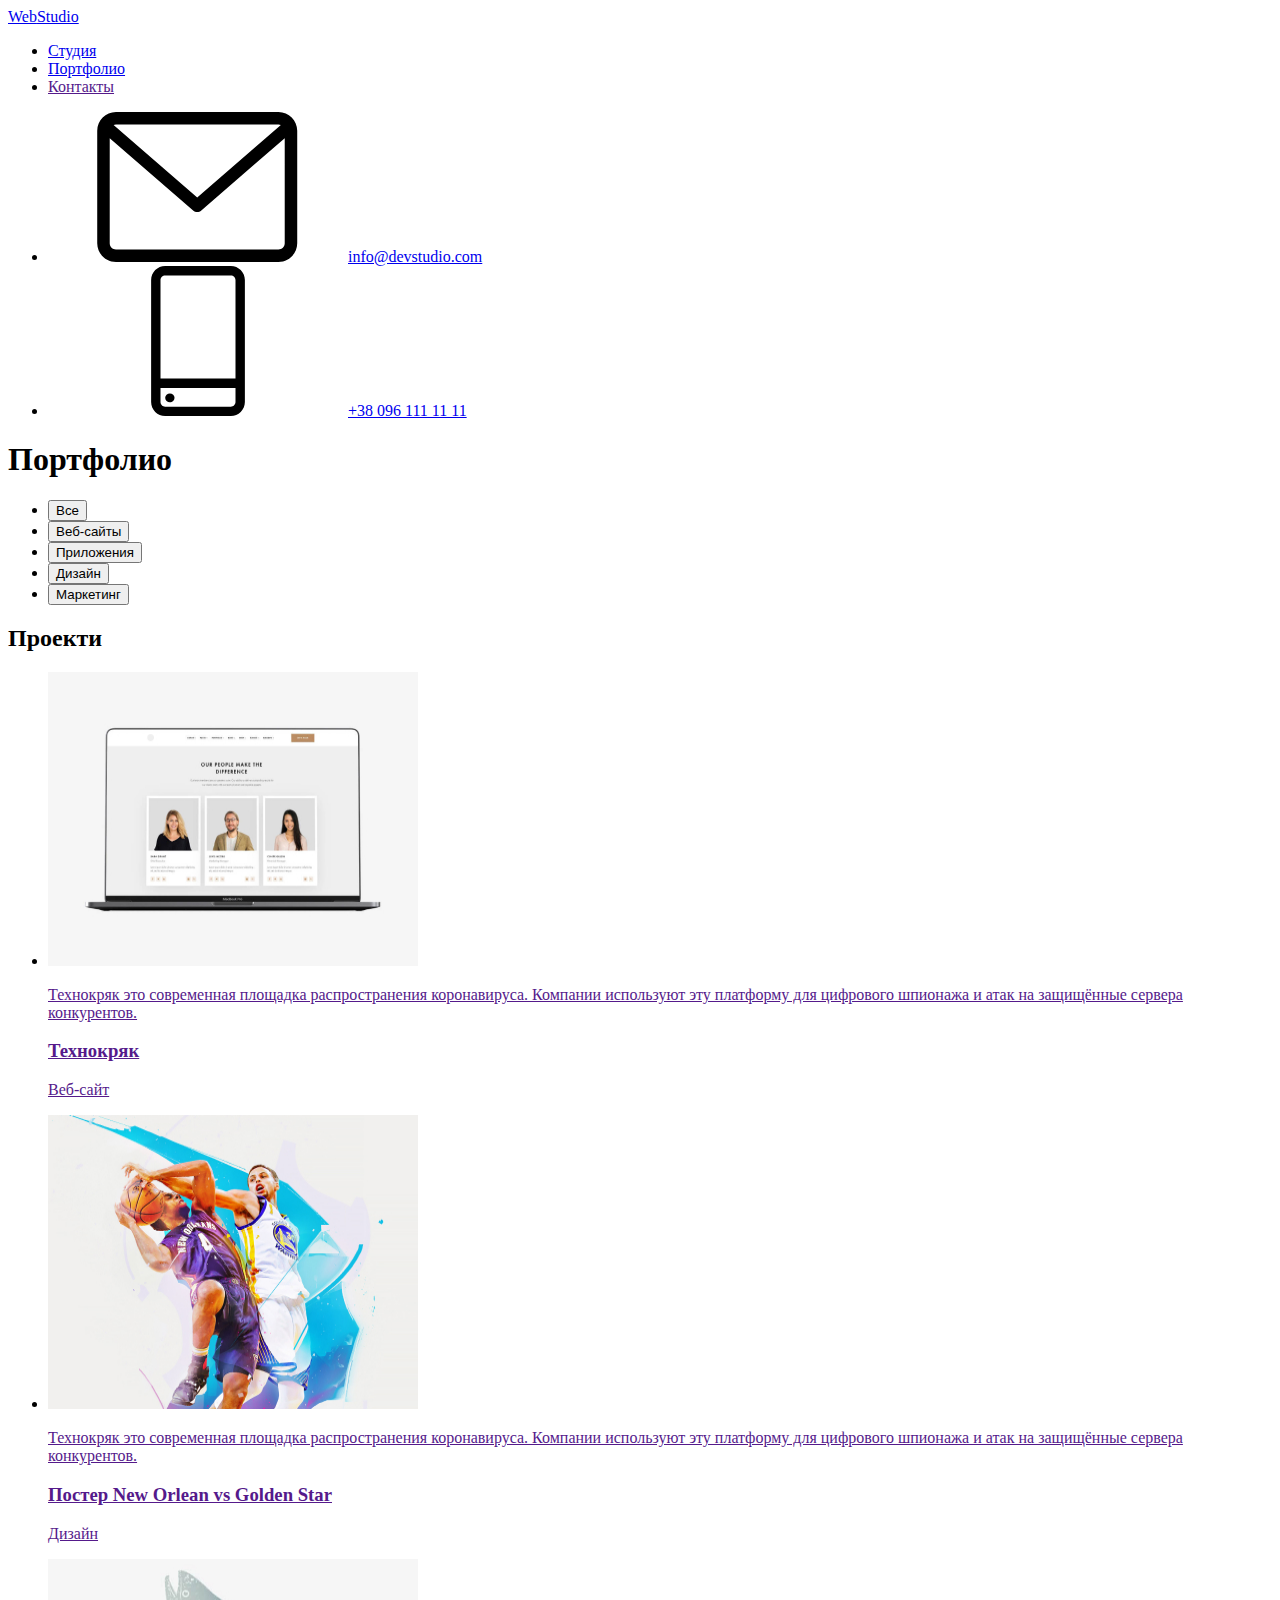
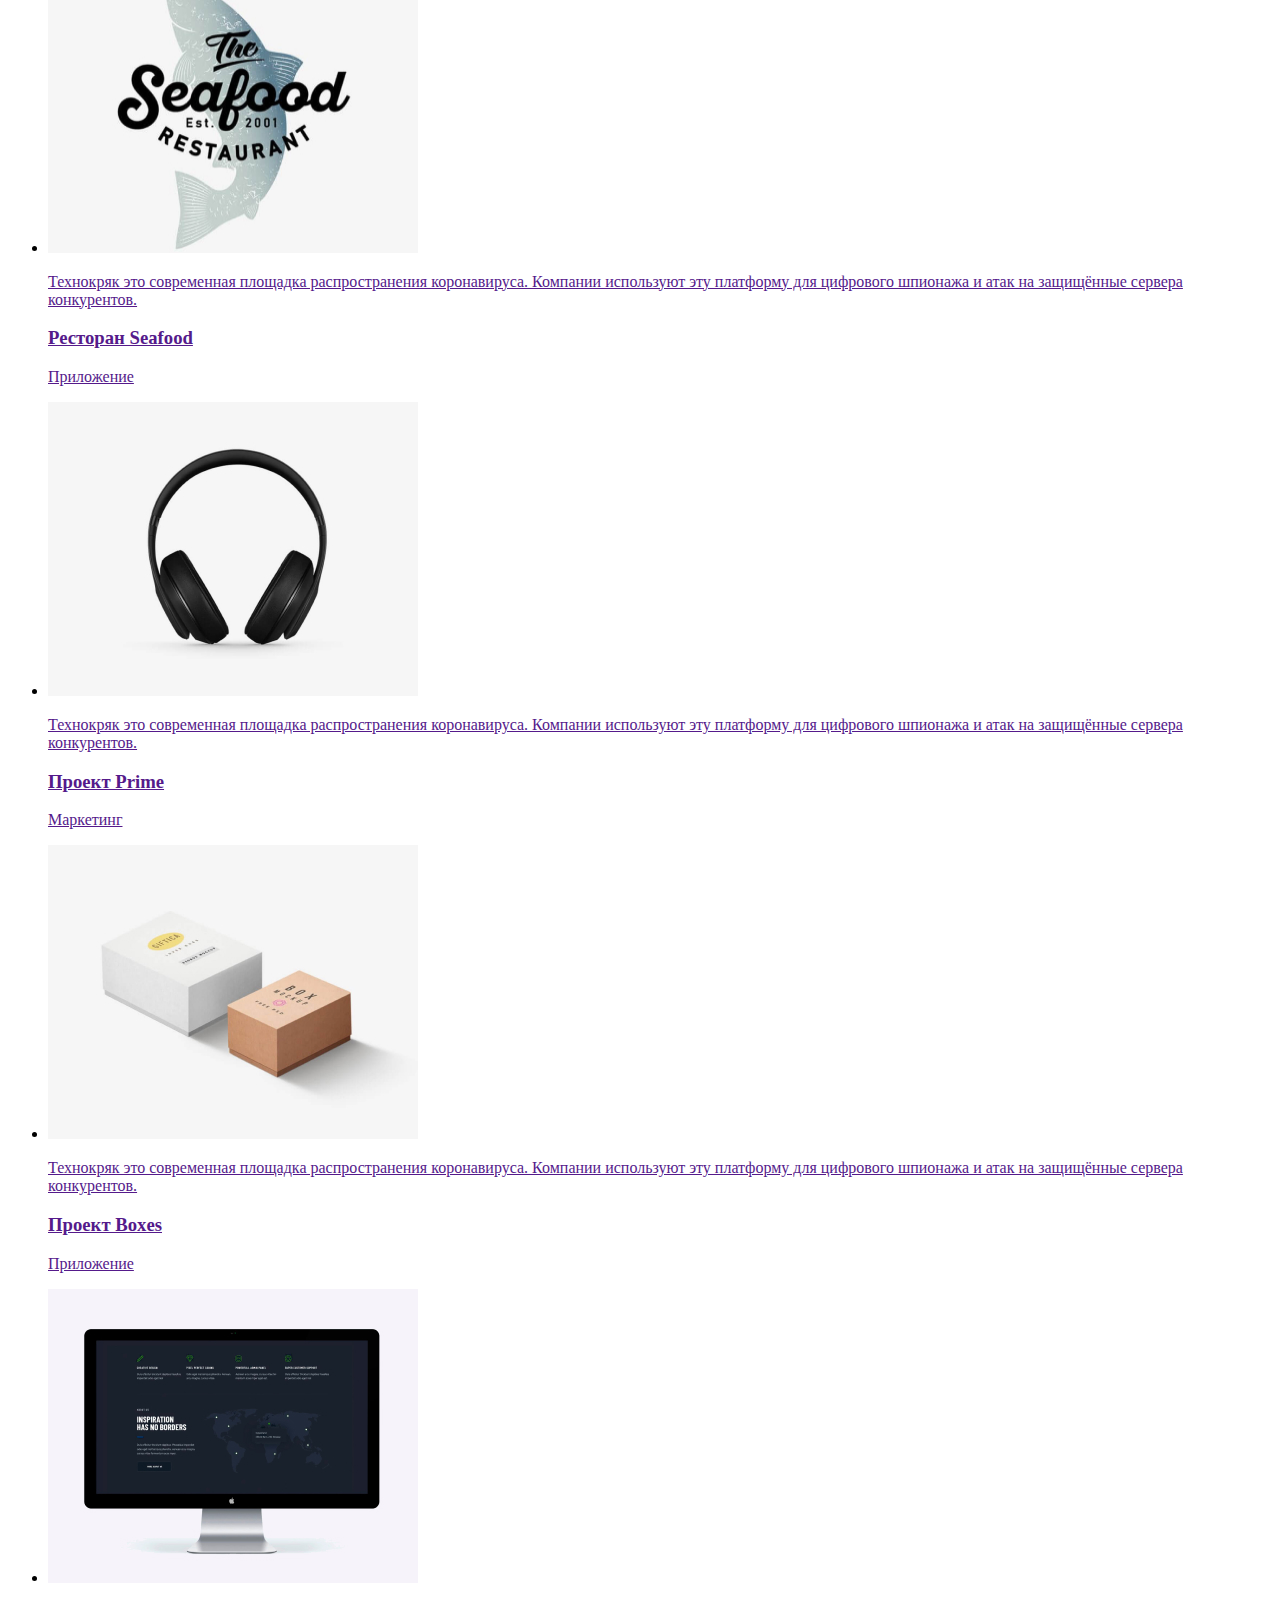
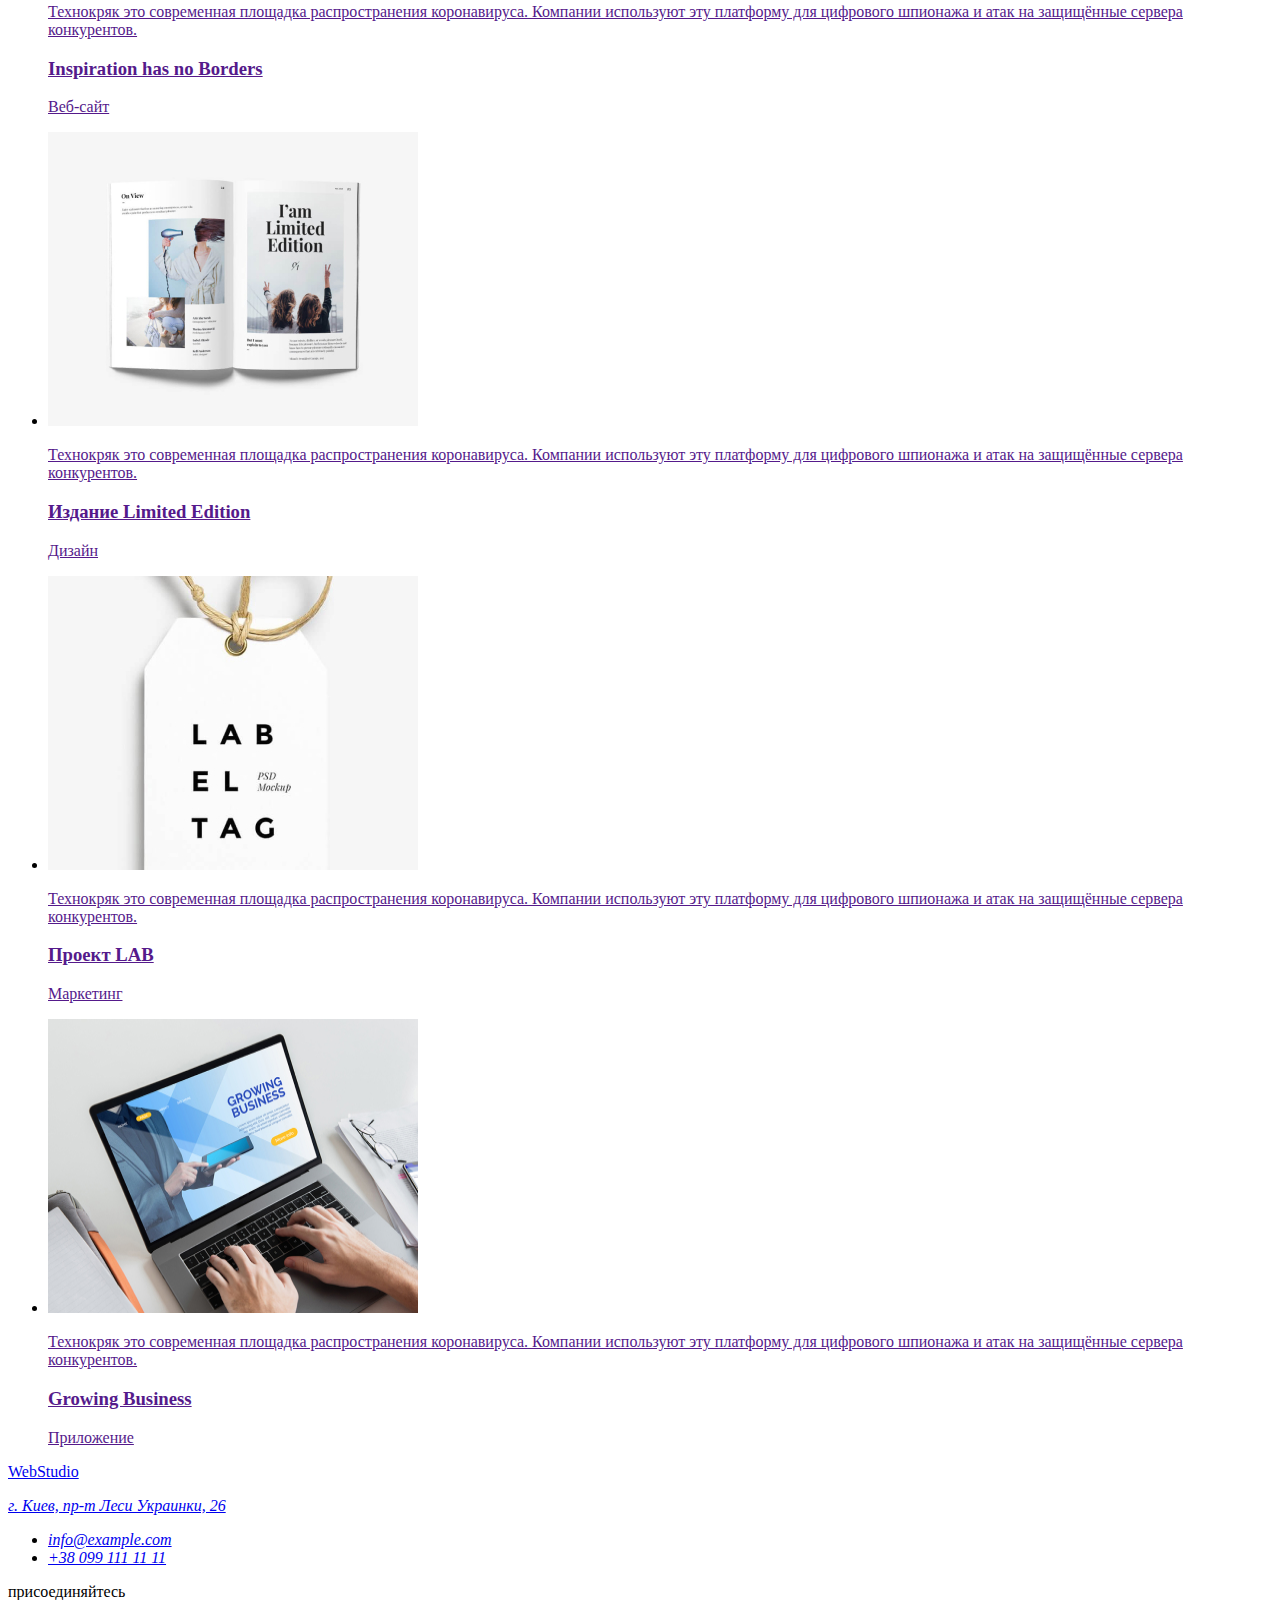
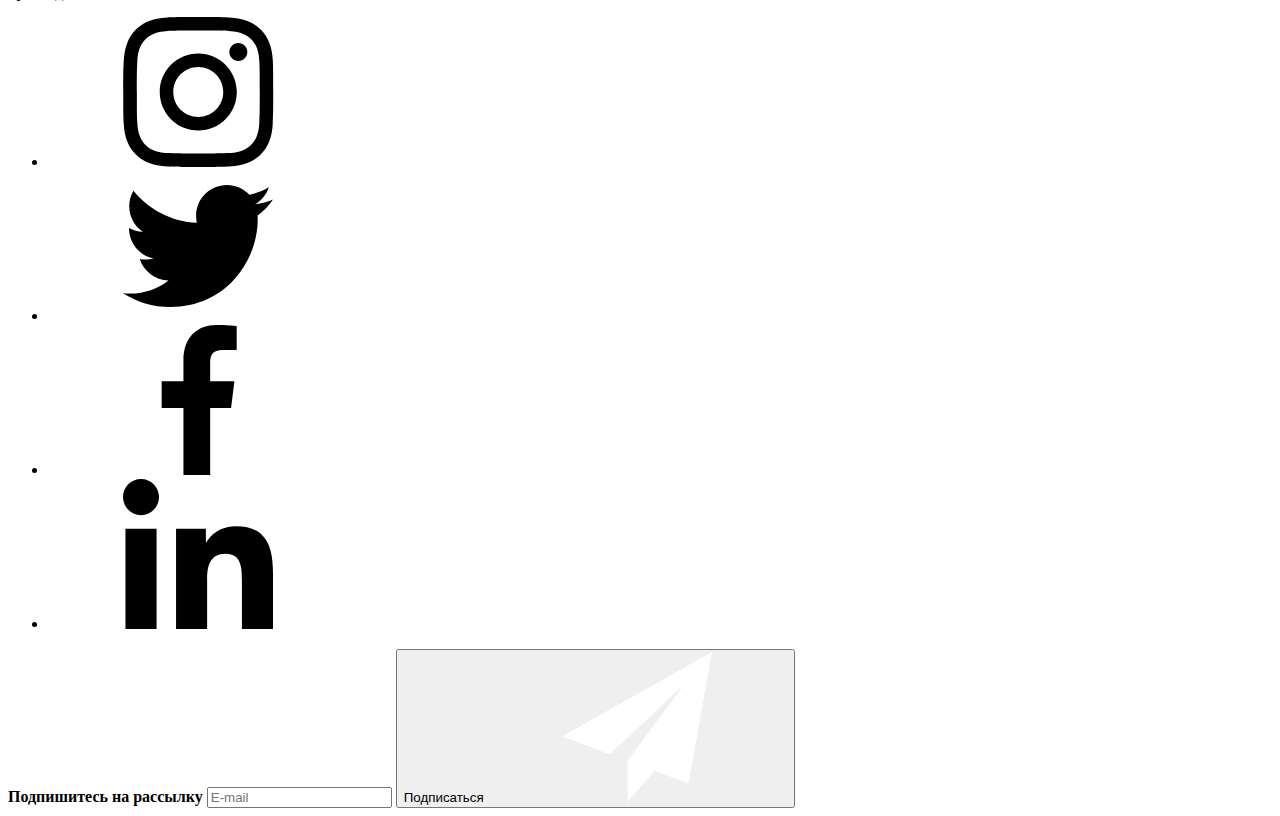
==== portfolio.html @ c1873435 "Create portfolio.html" ====
<!DOCTYPE html>
<html lang="ru">
<head>
    <meta charset="UTF-8">
    <meta http-equiv="X-UA-Compatible" content="IE=edge">
    <meta name="viewport" content="width=device-width, initial-scale=1.0">
    <title>Портфолио</title>
    <link rel="preconnect" href="https://fonts.gstatic.com">
    <link href="https://fonts.googleapis.com/css2?family=Raleway:wght@700&family=Roboto:wght@400;500;700;900&display=swap"
        rel="stylesheet">
    <link rel="stylesheet" href="https://cdnjs.cloudflare.com/ajax/libs/modern-normalize/1.0.0/modern-normalize.min.css"
        integrity="sha512-ISS7cAi1PEhQ8jnbJpJZMd29NlhNj4AWYyLOSp2CE/CsHxTCu+r+t0D2yoJudVrd0/8fTVPUVDzY5Tvli75u/g=="
        crossorigin="anonymous" />
    <link rel="stylesheet" href="./css/main.min.css">
</head>
<body>
    <!--Заголовок-->
    <!--Верхняя линия-->
    <header class="header">
        <div class="container header__container">
            <nav class="navigation">
                <a class="logo link" href="./index.html">
                    <span class="logo__first">Web</span>Studio
                </a>
    
                <ul class="menu list">
                    <li class="menu__item">
                        <a class="menu__link" href="index.html">Студия</a>
                    </li>
                    <li class="menu__item">
                        <a class="menu__link current" href="portfolio.html">Портфолио</a>
                    </li>
                    <li class="menu__item">
                        <a class="menu__link" href="">Контакты</a>
                    </li>
                </ul>
            </nav>
    
    
            <ul class="contact contact__list list">
                <li class="contact__item">
                    <a class="contact__link link" href="mailto:info@devstudio.com">
                        <svg class="contact__mail">
                            <use href="./images/sprite.svg#icon-envelope"></use>
                        </svg>info@devstudio.com</a>
                </li>
                <li class="contact__item">
                    <a class="contact__link link" href="tel:+380961111111">
                        <svg class="contact__tel">
                            <use href="./images/sprite.svg#icon-smartphone"></use>
                        </svg>+38 096 111 11 11</a>
                </li>
            </ul>
        </div>
    </header>

    <!-- Навигация Портфолио-->
    <main>
        
        <section class="filter">
            <div class="container">
            <!--скрыть заголовок-->
            <h1 class="visually-hidden">Портфолио</h1>
            <ul class="filter__list list">
                <li class="filter__item">
                    <button class="filter__btn" type="button">Все</button>
                </li>
                <li class="filter__item">
                    <button class="filter__btn" type="button">Веб-сайты</button>
                </li>
                <li class="filter__item">
                    <button class="filter__btn" type="button">Приложения</button>
                </li>
                <li class="filter__item">
                    <button class="filter__btn" type="button">Дизайн</button>
                </li>
                <li class="filter__item">
                    <button class="filter__btn" type="button">Маркетинг</button>
                </li>
             </ul>
            <h2 class="visually-hidden">Проекти</h2>
            <ul class="project__list list">
                <li class="project__item">
                    <a  href="" class="project__link link">
                        <div class="project__wrapper">
                            <img src="./images/portfolio/project1.jpg" alt="Фото людей, которые делают разное в компании" width="370" height="294">
                            <p class="overlay">Технокряк это современная площадка распространения коронавируса. Компании используют эту платформу для цифрового
                    шпионажа и атак на защищённые сервера конкурентов.</p>
                        </div>
                        <div class="project__card">
                            <h3 class="project__name">Технокряк</h3>
                            <p class="project__description">Веб-сайт</p>
                    </div>
                    </a>
                </li>
                <li class="project__item">
                    <a href=""class="project__link link">
                        <div class="project__wrapper">
                            <img src="./images/portfolio/project2.jpg" alt="Баскетболист одной команды пытается забрать мяч у другого" width="370" height="294">
                            <p class="overlay">Технокряк это современная площадка распространения коронавируса. Компании используют эту платформу для цифрового
                            шпионажа и атак на защищённые сервера конкурентов.</p>
                        </div>
                    <div class="project__card">
                    <h3 class="project__name">Постер New Orlean vs Golden Star</h3>
                    <p class="project__description">Дизайн</p>
                    </div>
                    </a>
                </li>
                <li class="project__item">
                    <a href="" class="project__link link">
<div class="project__wrapper">
                    <img src="./images/portfolio/project3.jpg" alt="Логотип ресторана риба" width="370" height="294">
                    <p class="overlay">Технокряк это современная площадка распространения коронавируса. Компании используют эту платформу
                        для цифрового
                        шпионажа и атак на защищённые сервера конкурентов.</p>
                    </div>

                    <div class="project__card">
                    <h3 class="project__name">Ресторан Seafood</h3>
                    <p class="project__description">Приложение</p>
                    </div>
                    </a>
                </li>
                <li class="project__item">
                    <a href="" class="project__link link">
<div class="project__wrapper">
                    <img src="./images/portfolio/project4.jpg" alt="Наушники" width="370" height="294">
                <p class="overlay">Технокряк это современная площадка распространения коронавируса. Компании используют эту платформу
                    для цифрового
                    шпионажа и атак на защищённые сервера конкурентов.</p>
                </div>
                   
                    <div class="project__card">
                    <h3 class="project__name">Проект Prime</h3>
                    <p class="project__description">Маркетинг</p>
                    </div>
                    </a>
                </li>
                <li class="project__item">
                    <a href="" class="project__link link">
<div class="project__wrapper">
                    <img src="./images/portfolio/project5.jpg" alt="Две коробки" width="370" height="294">
                    <p class="overlay">Технокряк это современная площадка распространения коронавируса. Компании используют эту платформу
                        для цифрового
                        шпионажа и атак на защищённые сервера конкурентов.</p>
                    </div>
                    <div class="project__card">
                    <h3 class="project__name">Проект Boxes</h3>
                    <p class="project__description">Приложение</p>
                    </div>
                    </a>
                </li>
                <li class="project__item">
                    <a href="" class="project__link link">
                    <div class="project__wrapper">
                        <img src="./images/portfolio/project6.jpg" alt="Монитор компьютера" width="370" height="294">
                    <p class="overlay">Технокряк это современная площадка распространения коронавируса. Компании используют эту платформу
                        для цифрового
                        шпионажа и атак на защищённые сервера конкурентов.</p>
                    </div>
                        <div class="project__card">
                    <h3 class="project__name">Inspiration has no Borders</h3>
                    <p class="project__description">Веб-сайт</p>
                    </div>
                    </a>
                </li>
                <li class="project__item">
                    <a href="" class="project__link link">
                    <div class="project__wrapper">
                     <img src="./images/portfolio/project7.jpg" alt="Открытый журнал" width="370" height="294">
                    <p class="overlay">Технокряк это современная площадка распространения коронавируса. Компании используют эту платформу
                        для цифрового
                        шпионажа и атак на защищённые сервера конкурентов.</p>
                    </div>
                     <div class="project__card">
                    <h3 class="project__name">Издание Limited Edition</h3>
                    <p class="project__description">Дизайн</p>
                    </div>
                    </a>
                </li>
                <li class="project__item">
                    <a href="" class="project__link link">
                    <div class="project__wrapper">
                        <img src="./images/portfolio/project8.jpg" alt="Этикетка одежди" width="370" height="294">
                    <p class="overlay">Технокряк это современная площадка распространения коронавируса. Компании используют эту платформу
                        для цифрового
                        шпионажа и атак на защищённые сервера конкурентов.</p>
                    </div>
                        <div class="project__card">
                        <h3 class="project__name">Проект LAB</h3>
                    <p class="project__description">Маркетинг</p>
                    </div>
                    </a>
                </li>
                <li class="project__item">
                    <a href="" class="project__link link">
                    <div class="project__wrapper">
                        <img src="./images/portfolio/project9.jpg" alt="Мужчина работает на ноутбуке" width="370" height="294">
                    <p class="overlay">Технокряк это современная площадка распространения коронавируса. Компании используют эту платформу
                        для цифрового
                        шпионажа и атак на защищённые сервера конкурентов.</p>
                    </div>
                        <div class="project__card">
                    <h3 class="project__name">Growing Business</h3>
                    <p class="project__description">Приложение</p>
                    </div>
                    </a>
                </li>
            </ul>
            </div>
        </section>    
    </main>

<!--Подвал-->
<!--Подвал-->
<footer class="footer">
    <div class="footer__container container">
        <div class="footer__box">

            <a class="logo link" href="./index.html">
                <span class="logo__first">Web</span><span class="logo-secondary-link">Studio</span>
            </a>

            <address class="footer__address">
                <p class="footer__name">
                    <a class="footer__map" href="https://goo.gl/maps/mj9vzz49X9CkKf8P8" target="_blank"
                        rel="noopener noreferrer">г.
                        Киев, пр-т Леси Украинки, 26</a>
                </p>
                <ul class="list">
                    <li class="footer__item">
                        <a class="footer__mail link" href="mailto:info@example.com">info@example.com</a>
                    </li>
                    <li class="footer__item">
                        <a class="footer__tel link" href="tel:+380991111111">+38 099 111 11 11</a>
                    </li>
                </ul>
            </address>
        </div>
        <!--Присоединяйтесь-->
        <div class="join">
            <p class="join__text">присоединяйтесь</p>
            <ul class="join__list list">
                <li class="join__item">
                    <a href="" class="join__link">
                        <svg class="join__icon">
                            <use href="./images/sprite.svg#icon-instagram"></use>
                        </svg>
                    </a>
                </li>
                <li class="join__item">
                    <a href="" class="join__link">
                        <svg class="join__icon">
                            <use href="./images/sprite.svg#icon-twitter"></use>
                        </svg>
                    </a>
                </li>
                <li class="join__item">
                    <a href="" class="join__link">
                        <svg class="join__icon">
                            <use href="./images/sprite.svg#icon-facebook"></use>
                        </svg>
                    </a>
                </li>
                <li class="join__item">
                    <a href="" class="join__link">
                        <svg class="join__icon">
                            <use href="./images/sprite.svg#icon-linkedin"></use>
                        </svg>
                    </a>
                </li>
            </ul>
        
        </div>
        <!--Подписаться-->
        <form action="#" class="sign-up__form">
            <b class="sign-up__text">Подпишитесь на рассылку</b>
            <label>
                <input type="email" name="sign-up-email" class="sign-up__input" placeholder="E-mail" required>
            </label>
            <button type="submit" class="sign-up__btn">Подписаться
                <svg class="sign-up__icon">
                    <use href="./images/sprite.svg#icon-send"></use>
                </svg></button>
        </form>
        </div>
        

</footer>

</body>
</html>
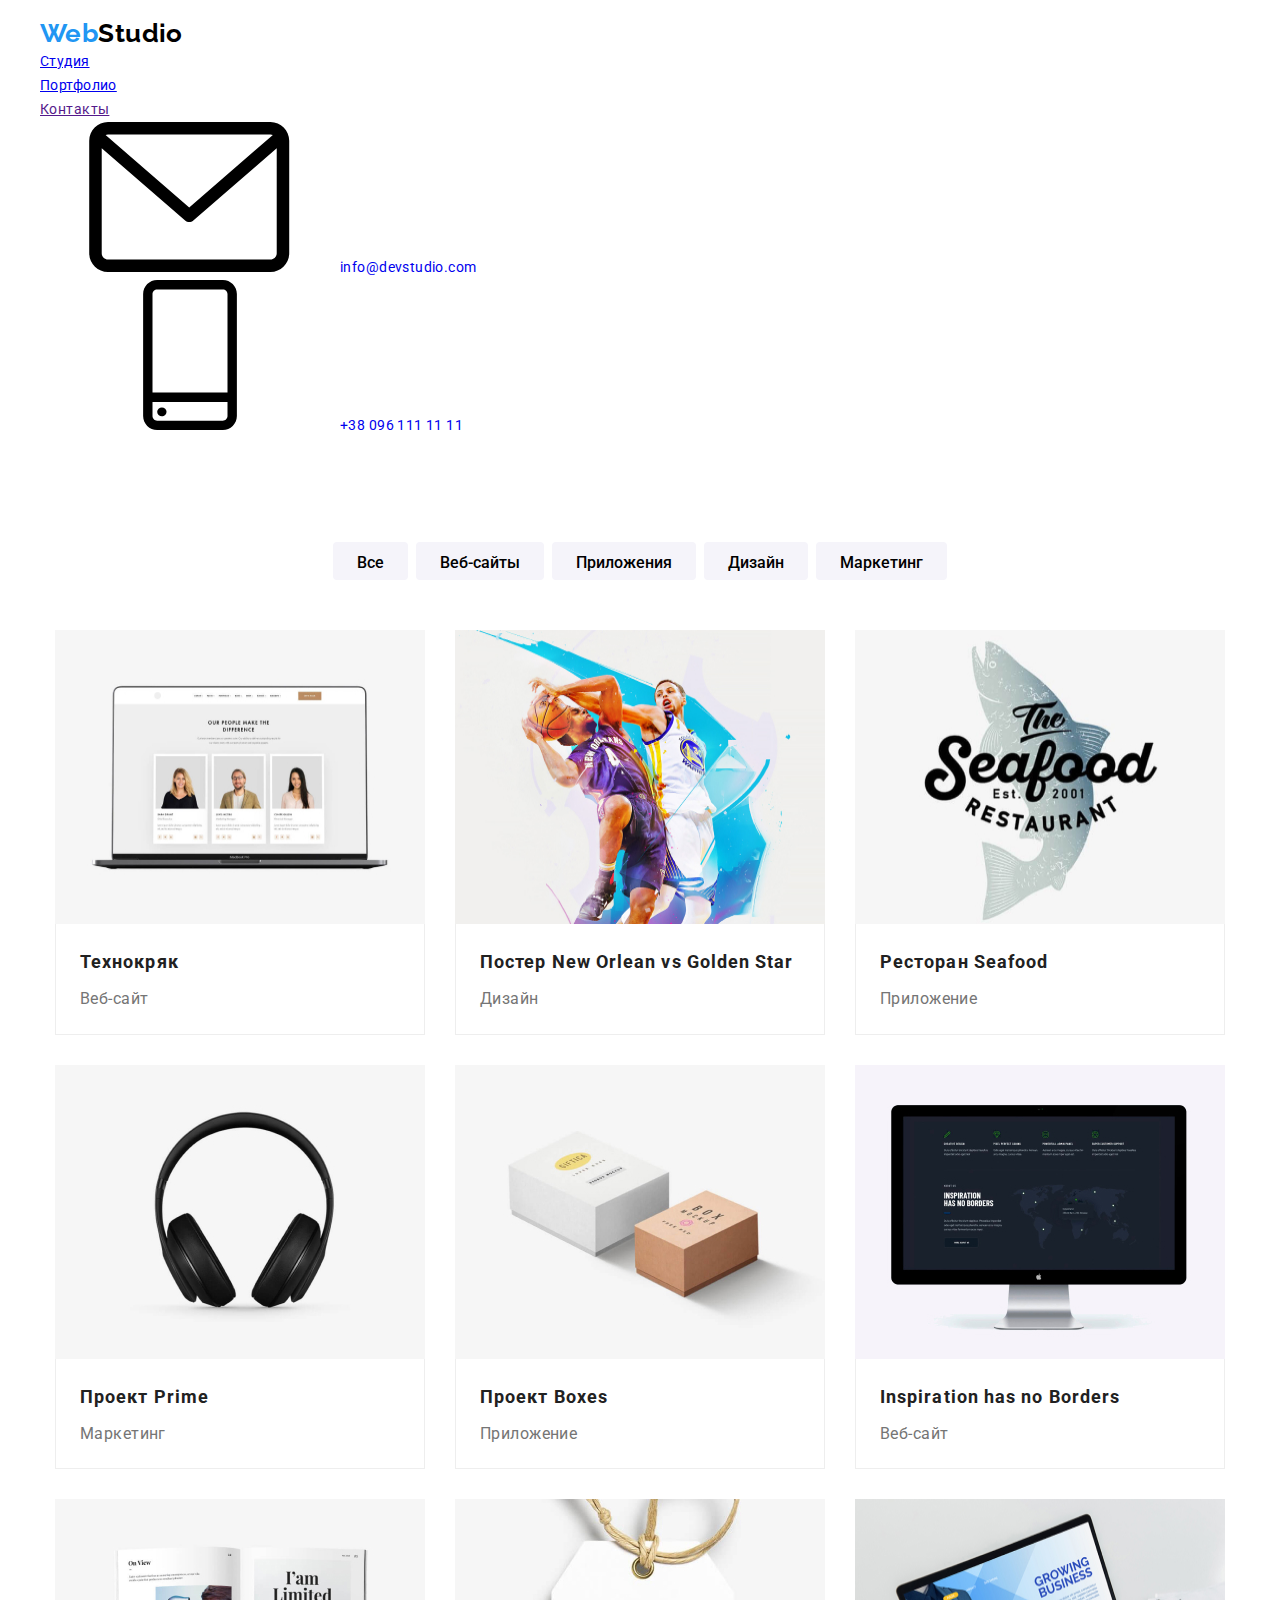
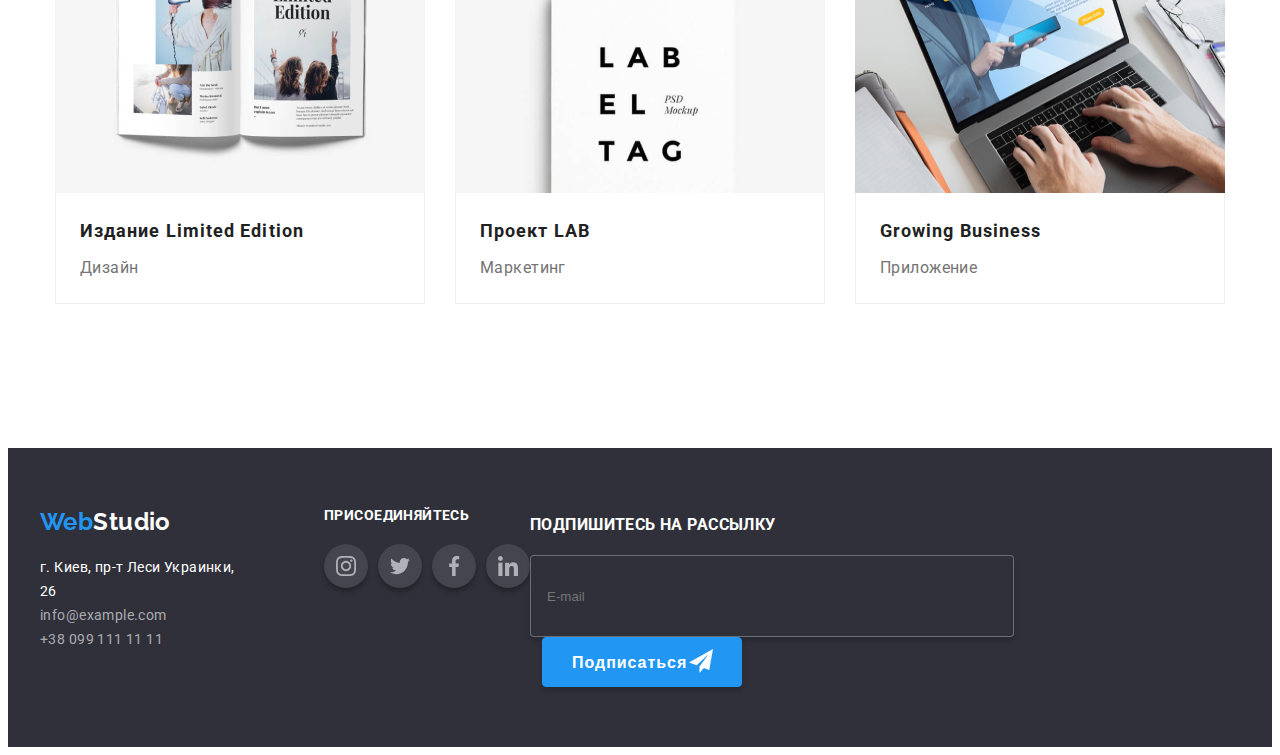
==== commit d733e974: "Update portfolio.html" ====
--- a/portfolio.html
+++ b/portfolio.html
@@ -16,43 +16,91 @@
 <body>
     <!--Заголовок-->
     <!--Верхняя линия-->
-    <header class="header">
-        <div class="container header__container">
-            <nav class="navigation">
-                <a class="logo link" href="./index.html">
-                    <span class="logo__first">Web</span>Studio
-                </a>
-    
-                <ul class="menu list">
-                    <li class="menu__item">
-                        <a class="menu__link" href="index.html">Студия</a>
-                    </li>
-                    <li class="menu__item">
-                        <a class="menu__link current" href="portfolio.html">Портфолио</a>
-                    </li>
-                    <li class="menu__item">
-                        <a class="menu__link" href="">Контакты</a>
-                    </li>
-                </ul>
-            </nav>
-    
-    
-            <ul class="contact contact__list list">
-                <li class="contact__item">
-                    <a class="contact__link link" href="mailto:info@devstudio.com">
-                        <svg class="contact__mail">
-                            <use href="./images/sprite.svg#icon-envelope"></use>
-                        </svg>info@devstudio.com</a>
-                </li>
-                <li class="contact__item">
-                    <a class="contact__link link" href="tel:+380961111111">
-                        <svg class="contact__tel">
-                            <use href="./images/sprite.svg#icon-smartphone"></use>
-                        </svg>+38 096 111 11 11</a>
+<header class="header">
+    <div class="container header__container">
+        <nav class="navigation">
+            <a class="logo link" href="./index.html">
+                <span class="logo__first">Web</span>Studio
+            </a>
+
+            <ul class="menu list">
+                <li class="menu__item">
+                    <a class="menu__link current" href="index.html">Студия</a>
+                </li>
+                <li class="menu__item">
+                    <a class="menu__link" href="portfolio.html">Портфолио</a>
+                </li>
+                <li class="menu__item">
+                    <a class="menu__link" href="">Контакты</a>
+                </li>
+            </ul>
+        </nav>
+        <button type="button" class="header__mobile-menu-btn" data-menu-button>
+            <svg class="header__mobile-menu-icon">
+                <use href="./images/sprite.svg#icon-burger"></use>
+            </svg>
+        </button>
+
+
+        <ul class="contact contact__list list">
+            <li class="contact__item">
+                <a class="contact-link link" href="mailto:info@devstudio.com">
+                    <svg class="contact__mail">
+                        <use href="./images/sprite.svg#icon-envelope"></use>
+                    </svg>info@devstudio.com</a>
+            </li>
+            <li class="contact__item">
+                <a class="contact-link link" href="tel:+380961111111">
+                    <svg class="contact__tel">
+                        <use href="./images/sprite.svg#icon-smartphone"></use>
+                    </svg>+38 096 111 11 11</a>
+            </li>
+        </ul>
+    </div>
+    <div class="mobile-menu" data-menu>
+        <div class="container mobile-menu__container">
+            <button type="button" class="mobile-menu__close-btn" data-menu-close>
+                <svg class="mobile-menu__close-icon">
+                    <use href="./images/sprite.svg#icon-close"></use>
+                </svg>
+            </button>
+            <ul class="mobile-menu__nav list">
+                <li class="mobile-menu__item">
+                    <a class="mobile-menu__link link current" href="index.html">Студия</a>
+                </li>
+                <li class="mobile-menu__item">
+                    <a class="mobile-menu__link link" href="portfolio.html">Портфолио</a>
+                </li>
+                <li class="mobile-menu__item">
+                    <a class="mobile-menu__link link" href="">Контакты</a>
+                </li>
+            </ul>
+            <ul class="mobile-menu__contact list">
+                <li class="mobile-menu__item-contact">
+                    <a class="mobile-menu__link-tel link" href="tel:+380961111111">+38 096 111 11 11</a>
+                </li>
+                <li class="mobile-menu__item-contact">
+                    <a class="mobile-menu__link-mail link" href="mailto:info@devstudio.com">info@devstudio.com</a>
+                </li>
+            </ul>
+            <ul class="mobile-menu__social list">
+                <li class="mobile-menu__item-social">
+                    <a class="mobile-menu__link-social link" href>Instagram</a>
+                </li>
+                <li class="mobile-menu__item-social">
+                    <a class="mobile-menu__link-social link" href>Twitter</a>
+                </li>
+                <li class="mobile-menu__item-social">
+                    <a class="mobile-menu__link-social link" href>Facebook</a>
+                </li>
+                <li class="mobile-menu__item-social">
+                    <a class="mobile-menu__link-social link" href>LinkedIn</a>
                 </li>
             </ul>
         </div>
-    </header>
+    </div>
+
+</header>
 
     <!-- Навигация Портфолио-->
     <main>
@@ -213,80 +261,81 @@
 
 <!--Подвал-->
 <!--Подвал-->
+<!--Подвал-->
 <footer class="footer">
     <div class="footer__container container">
         <div class="footer__box">
-
-            <a class="logo link" href="./index.html">
-                <span class="logo__first">Web</span><span class="logo-secondary-link">Studio</span>
-            </a>
-
-            <address class="footer__address">
-                <p class="footer__name">
-                    <a class="footer__map" href="https://goo.gl/maps/mj9vzz49X9CkKf8P8" target="_blank"
-                        rel="noopener noreferrer">г.
-                        Киев, пр-т Леси Украинки, 26</a>
-                </p>
-                <ul class="list">
-                    <li class="footer__item">
-                        <a class="footer__mail link" href="mailto:info@example.com">info@example.com</a>
+            <div class="contacts">
+                <a class="contacts__logo logo link" href="./index.html">Web<span
+                        class="contacts__logo-footer logo-secondary-link">Studio</span>
+                </a>
+
+                <address class="address">
+                    <p class="address__name">
+                        <a class="address__map" href="https://goo.gl/maps/mj9vzz49X9CkKf8P8" target="_blank"
+                            rel="noopener noreferrer">г.
+                            Киев, пр-т Леси Украинки, 26</a>
+                    </p>
+                    <ul class="list">
+                        <li class="address__item">
+                            <a class="address__mail link" href="mailto:info@example.com">info@example.com</a>
+                        </li>
+                        <li class="address__item">
+                            <a class="address__tel link" href="tel:+380991111111">+38 099 111 11 11</a>
+                        </li>
+                    </ul>
+                </address>
+            </div>
+            <!--Присоединяйтесь-->
+            <div class="join">
+                <p class="join__text">присоединяйтесь</p>
+                <ul class="join__list list">
+                    <li class="join__item">
+                        <a href="" class="join__link">
+                            <svg class="join__icon">
+                                <use href="./images/sprite.svg#icon-instagram"></use>
+                            </svg>
+                        </a>
                     </li>
-                    <li class="footer__item">
-                        <a class="footer__tel link" href="tel:+380991111111">+38 099 111 11 11</a>
+                    <li class="join__item">
+                        <a href="" class="join__link">
+                            <svg class="join__icon">
+                                <use href="./images/sprite.svg#icon-twitter"></use>
+                            </svg>
+                        </a>
+                    </li>
+                    <li class="join__item">
+                        <a href="" class="join__link">
+                            <svg class="join__icon">
+                                <use href="./images/sprite.svg#icon-facebook"></use>
+                            </svg>
+                        </a>
+                    </li>
+                    <li class="join__item">
+                        <a href="" class="join__link">
+                            <svg class="join__icon">
+                                <use href="./images/sprite.svg#icon-linkedin"></use>
+                            </svg>
+                        </a>
                     </li>
                 </ul>
-            </address>
-        </div>
-        <!--Присоединяйтесь-->
-        <div class="join">
-            <p class="join__text">присоединяйтесь</p>
-            <ul class="join__list list">
-                <li class="join__item">
-                    <a href="" class="join__link">
-                        <svg class="join__icon">
-                            <use href="./images/sprite.svg#icon-instagram"></use>
-                        </svg>
-                    </a>
-                </li>
-                <li class="join__item">
-                    <a href="" class="join__link">
-                        <svg class="join__icon">
-                            <use href="./images/sprite.svg#icon-twitter"></use>
-                        </svg>
-                    </a>
-                </li>
-                <li class="join__item">
-                    <a href="" class="join__link">
-                        <svg class="join__icon">
-                            <use href="./images/sprite.svg#icon-facebook"></use>
-                        </svg>
-                    </a>
-                </li>
-                <li class="join__item">
-                    <a href="" class="join__link">
-                        <svg class="join__icon">
-                            <use href="./images/sprite.svg#icon-linkedin"></use>
-                        </svg>
-                    </a>
-                </li>
-            </ul>
-        
+            </div>
         </div>
         <!--Подписаться-->
         <form action="#" class="sign-up__form">
-            <b class="sign-up__text">Подпишитесь на рассылку</b>
-            <label>
-                <input type="email" name="sign-up-email" class="sign-up__input" placeholder="E-mail" required>
-            </label>
-            <button type="submit" class="sign-up__btn">Подписаться
-                <svg class="sign-up__icon">
-                    <use href="./images/sprite.svg#icon-send"></use>
-                </svg></button>
+            <h3 class="sign-up__text">Подпишитесь на рассылку</h3>
+            <div class="sign-up__box">
+                <label>
+                    <input type="email" name="sign-up-email" class="sign-up__input" placeholder="E-mail" required>
+                </label>
+                <button type="submit" class="sign-up__btn">Подписаться
+                    <svg class="sign-up__icon">
+                        <use href="./images/sprite.svg#icon-send"></use>
+                    </svg></button>
+            </div>
         </form>
-        </div>
-        
-
+    </div>
 </footer>
-
+<script src="./js/menu.js"></script>
 </body>
 </html>--- a/css/main.min.css
+++ b/css/main.min.css
@@ -0,0 +1,2 @@
+.visually-hidden{position:absolute !important;clip:rect(1px 1px 1px 1px);clip:rect(1px, 1px, 1px, 1px);padding:0 !important;border:0 !important;height:1px !important;width:1px !important;overflow:hidden}.visually-hidden{position:absolute;width:1px;height:1px;margin:-1px;border:0;padding:0;white-space:nowrap;clip-path:inset(100%);clip:rect(0 0 0 0);overflow:hidden}h1,h2,h3,h4,h5,h6,p{margin-top:0;margin-bottom:0}ul,ol{margin-top:0;margin-bottom:0;padding-left:0}img{display:block}.list{list-style:none}.link{text-decoration:none}body{color:#212121;font-family:"Roboto",sans-serif;font-weight:400;font-size:14px;line-height:1.71;letter-spacing:0.03em}.container{padding-left:15px;padding-right:15px}@media screen and (min-width: 480px){.container{width:480px;margin:0 auto}}@media screen and (min-width: 768px){.container{width:768px}}@media screen and (min-width: 1200px){.container{width:1200px}}.section{padding-top:60px;padding-bottom:60px}@media screen and (min-width: 768px){.section{padding-top:60px;padding-bottom:60px}}@media screen and (min-width: 1200px){.section{padding-top:94px;padding-bottom:94px}}@media screen and (max-width: 767px){.mobile-menu{position:fixed;top:0;left:0;width:100vw;height:100vh;background-color:#fff;overflow:auto;opacity:0;visibility:hidden;pointer-events:none}.mobile-menu__container{position:relative;padding-left:25px;padding-top:48px;padding-bottom:48px}.mobile-menu__close-btn{position:absolute;top:10px;right:15px;width:40px;height:40px;background-color:transparent;border:none;cursor:pointer;padding:0;transition:fill 250ms cubic-bezier(0.4, 0, 0.2, 1)}.mobile-menu__close-icon{color:#212121;width:19px;height:19px}.mobile-menu:hover,.mobile-menu:focus{fill:#2196f3}.mobile-menu__link{font-weight:500;font-size:40px;line-height:1.17;text-align:center;letter-spacing:0.02em;color:#212121}.mobile-menu__item:not(:last-child){margin-bottom:32px}.mobile-menu__link.current{color:#2196f3}.mobile-menu__nav{margin-bottom:306px}.mobile-menu__link-tel{font-weight:500;font-size:34px;line-height:1.17;letter-spacing:0.02em;color:#2196f3}.mobile-menu__link-mail{font-weight:500;font-size:24px;line-height:28px;letter-spacing:0.02em;color:#757575}.mobile-menu__item-contact:not(:last-child){margin-bottom:32px}.mobile-menu__contact{margin-bottom:64px}.mobile-menu__social{display:flex;align-items:center}.mobile-menu__link-social{font-family:Roboto;font-style:normal;font-weight:500;font-size:18px;line-height:1.22;letter-spacing:0.02em;color:#2196f3}.mobile-menu__item-social:not(:last-child){padding-right:10px;border-right:1px solid #757575;margin-right:20px}.mobile-menu.is-open{opacity:1;visibility:visible;pointer-events:auto}}.modal-btn{padding:10px 32px;border:1px solid transparent;border-radius:4px;margin-left:auto;margin-right:auto;min-width:200px;height:50px;font-weight:700;font-size:16px;line-height:1.87;display:block;align-items:center;letter-spacing:0.06em;color:#fff;background-color:#2196f3;transition:color 250ms cubic-bezier(0.4, 0, 0.2, 1),background-color 250ms cubic-bezier(0.4, 0, 0.2, 1)}.modal-btn:hover,.modal-btn:focus{color:#fff;background-color:#188ce8;outline:none}.social-list{display:flex;justify-content:center}.social-list__item:not(:last-child){margin-right:10px}.social-list__link{display:flex;justify-content:center;align-items:center;width:44px;height:44px;background:transparent;border-radius:50%;transition:background-color 250ms cubic-bezier(0.4, 0, 0.2, 1)}.social-list__link:hover,.social-list__link:focus{background-color:#2196f3;outline:none}.social-list__icon{width:20px;height:20px;fill:#afb1b8;transition:fill 250ms cubic-bezier(0.4, 0, 0.2, 1)}.social-list__link:hover .social-list__icon,.social-list__link:focus .social-list__icon{fill:#fff}.backdrop{position:fixed;top:0;left:0;width:100%;height:100%;background-color:rgba(0,0,0,0.2);z-index:1000;transition:opacity 250ms, visibility 250ms}.is-hidden{opacity:0;visibility:hidden;pointer-events:none}.modal-close{position:absolute;top:50%;left:50%;transform:translate(-50%, -50%);width:528px;height:581px;background-color:#fff;padding:40px;box-shadow:0px 1px 3px rgba(0,0,0,0.12),0px 1px 1px rgba(0,0,0,0.14),0px 2px 1px rgba(0,0,0,0.2);border-radius:4px}.modal-close__btn{position:absolute;top:8px;right:8px;width:30px;height:30px;display:flex;justify-content:center;align-items:center;background-color:#fff;border-radius:50%;border:1px solid rgba(0,0,0,0.1);cursor:pointer;padding:0;transition:fill 250ms cubic-bezier(0.4, 0, 0.2, 1)}.modal-close__btn:hover,.modal-close__btn:focus{fill:#2196f3}.modal-close__icon{width:18px;height:18px}.modal-form__head{font-weight:700;font-size:20px;line-height:1.15;text-align:center;margin-bottom:12px}.modal-form{display:flex;flex-direction:column}.modal-form__field{font-size:12px;line-height:1.17;letter-spacing:0.01;color:#757575;margin-bottom:10px}.modal-form__wrapper{position:relative;display:block;margin-top:4px}.modal-form__input{width:100%;height:40px;border:1px solid rgba(33,33,33,0.2);border-radius:4px;padding-left:42px;transition:border-color 250ms cubic-bezier(0.4, 0, 0.2, 1)}.modal-form__input:focus{outline:none;border-color:#2196f3}.modal-form__icon{position:absolute;top:50%;left:12px;transform:translateY(-50%);width:18px;height:18px;fill:#212121}.modal-form__input:focus+.modal-form__icon{fill:#2196f3}.modal-form__message{width:100%;height:120px;border:1px solid rgba(33,33,33,0.2);border-radius:4px;resize:none;padding:12px 16px;margin-top:4px}.modal-form__message:focus{outline:none;border-color:#2196f3}.modal-form__policy{color:#757575;margin-top:20px}.modal-form__policy::before{display:inline-block;vertical-align:middle;content:'';width:16px;height:15px;cursor:pointer;border:2px solid #212121;margin-right:7px}.modal-form__checkbox:checked+.modal-form__policy::before{background-image:url(../images/check.svg);border-radius:2px;border:#2196f3}.modal-form__checkbox:focus+.modal-form__policy::before{border-color:#2196f3}.modal-form__link{color:#2196f3;text-decoration:underline}.modal-form__btn{padding:10px 32px;border:1px solid transparent;border-radius:4px;margin-left:auto;margin-right:auto;min-width:200px;height:50px;font-weight:700;font-size:16px;line-height:1.87;display:block;align-items:center;letter-spacing:0.06em;color:#fff;background-color:#2196f3;transition:color 250ms cubic-bezier(0.4, 0, 0.2, 1),background-color 250ms cubic-bezier(0.4, 0, 0.2, 1);margin-top:30px}.modal-form__btn:hover,.modal-form__btn:focus{color:#fff;background-color:#188ce8}.title{font-weight:700;font-size:28px;line-height:1.18;text-align:center}@media screen and (min-width: 1200px){.title{font-size:36px;line-height:1.17}}.header{padding-top:10px;padding-bottom:10px}.logo{font-family:"Raleway",sans-serif;font-style:normal;font-weight:700;font-size:24px;line-height:1.17;color:#000;text-decoration:none}.logo__first{color:#2196f3}@media screen and (min-width: 1200px){.logo{font-size:26px;line-height:1.19}}@media screen and (max-width: 767px){.header__container{display:flex;justify-content:space-between;align-items:center}.header__mobile-menu-btn{background-color:transparent;border:none;padding:0;line-height:0}.header__mobile-menu-icon{width:40px;height:40px}.menu{display:none}.contact__list{display:none}}@media screen and (min-width: 768px){.header__mobile-menu-btn{display:none}}@media screen and (min-width: 768px){.mobile-menu{display:none}}.hero{min-height:400px;background-color:#2f303a;text-align:center;padding-top:118px;padding-bottom:118px;background-image:linear-gradient(rgba(47,48,58,0.4), rgba(47,48,58,0.4)),url("../images/hero-bg/hero-bg-mobile.jpg");background-position:center;background-size:cover;background-repeat:no-repeat}@media (min-device-pixel-ratio: 2) and (max-width: 767px), (min-resolution: 192dpi) and (max-width: 767px), (min-resolution: 2dppx) and (max-width: 767px){.hero{padding-top:118px;padding-bottom:118px;background-image:linear-gradient(rgba(47,48,58,0.4), rgba(47,48,58,0.4)),url("../images/hero-bg/hero-bg-mobile@2x.jpg")}}@media screen and (min-width: 768px){.hero{padding-top:118px;padding-bottom:118px;background-image:linear-gradient(rgba(47,48,58,0.4), rgba(47,48,58,0.4)),url("../images/hero-bg/hero-bg-tablet.jpg")}}@media (min-device-pixel-ratio: 2) and (min-width: 768px), (min-resolution: 192dpi) and (min-width: 768px), (min-resolution: 2dppx) and (min-width: 768px){.hero{padding-top:118px;padding-bottom:118px;background-image:linear-gradient(rgba(47,48,58,0.4), rgba(47,48,58,0.4)),url("../images/hero-bg/hero-bg-tablet@2x.jpg")}}@media screen and (min-width: 1200px){.hero{min-height:600px;text-align:center;padding-top:200px;padding-bottom:200px;background-image:linear-gradient(rgba(47,48,58,0.4), rgba(47,48,58,0.4)),url("../images/hero-bg/hero-bg-desktop.jpg")}}@media (min-device-pixel-ratio: 2) and (min-width: 1200px), (min-resolution: 192dpi) and (min-width: 1200px), (min-resolution: 2dppx) and (min-width: 1200px){.hero{background-image:linear-gradient(rgba(47,48,58,0.4), rgba(47,48,58,0.4)),url("../images/hero-bg/hero-bg-desktop@2x.jpg")}}.hero__container{margin-left:auto;margin-right:auto}.hero__title{margin:0 auto 30px;width:360px;font-weight:900;font-size:26px;line-height:1.62;letter-spacing:0.06em;text-transform:uppercase;color:#fff}@media screen and (min-width: 1200px){.hero__title{margin:0 auto 30px;width:696px;font-size:44px;line-height:1.36}}@media screen and (min-width: 1200px){.about{padding-top:94px;padding-bottom:47px}}@media screen and (min-width: 768px) and (max-width: 1199px){.about__list{display:flex;flex-wrap:wrap;margin:-15px}}@media screen and (min-width: 768px) and (max-width: 1199px){.about__item{width:calc((100% - 4 * 15px) / 2);margin:15px}}@media screen and (min-width: 1200px){.about__list{display:flex}}.about__item:not(:last-child){margin-bottom:30px}@media screen and (min-width: 1200px){.about__item:not(:last-child){margin-right:30px}}.about__thumb{display:flex;align-items:center;justify-content:center;height:120px;margin-bottom:30px;border-radius:4px;background-color:#f5f4fa}@media screen and (min-width: 1200px){.about__thumb{width:270px}}.about__icon{width:70px;height:70px}.about__title{margin-top:0;margin-bottom:10px;text-align:center;font-weight:700;font-size:14px;line-height:1.14;text-transform:uppercase}.about__description{margin-top:0;margin-bottom:0;color:#757575}.work{padding-top:47px;padding-bottom:94px}.work__list{display:flex;flex-wrap:wrap;margin-left:-30px;margin-top:-30px}.work__title{margin-bottom:50px}.work__list .work__item{margin-left:30px;margin-top:30px}.work__item{position:relative}.work__card{position:absolute;bottom:0;right:0;display:flex;justify-content:center;align-items:center;width:370px;height:70px;background:rgba(47,48,58,0.8);padding-top:27px;padding-bottom:27px}.work__text{font-weight:700;line-height:1.14px;text-align:center;text-transform:uppercase;color:#fff}.team{background-color:#f5f4fa;text-align:center}@media screen and (max-width: 1199px){.team__title{margin-bottom:30px}}@media screen and (min-width: 1200px){.team__title{margin-bottom:50px}}@media screen and (min-width: 768px){.team__list{display:flex;flex-wrap:wrap}}@media screen and (min-width: 768px) and (max-width: 1199px){.team__list{margin:-15px}}@media screen and (min-width: 768px) and (max-width: 1199px){.team__item{width:calc((100% - 4 * 15px) / 2);margin:15px}}.team__item{border-radius:0px 0px 4px 4px;background:#ffffff;box-shadow:0px 1px 3px rgba(0,0,0,0.12),0px 1px 1px rgba(0,0,0,0.14),0px 2px 1px rgba(0,0,0,0.2)}@media screen and (max-width: 767px){.team__item:not(:last-child){margin-bottom:30px}}@media screen and (min-width: 1200px){.team__item:not(:last-child){margin-right:30px}}.team__card{padding:30px 122px 24px}@media screen and (min-width: 768px) and (max-width: 1199px){.team__card{padding:30px 74px 24px}}@media screen and (min-width: 1200px){.team__card{padding:30px 32px}}.team__name{font-weight:500;font-size:16px;line-height:1.19;text-align:center;margin-bottom:10px}.team__text{font-weight:normal;font-size:16px;line-height:1.19;text-align:center;margin-bottom:16px;color:#757575}.clients{padding-top:60px;padding-bottom:60px}@media screen and (min-width: 1200px){.clients{padding-top:94px;padding-bottom:94px}}@media screen and (max-width: 1199px){.clients__title{margin-bottom:30px;font-size:28px;line-height:1.17}}@media screen and (min-width: 1200px){.clients__title{margin-bottom:50px}}.clients__list{display:flex}@media screen and (max-width: 1199px){.clients__list{flex-wrap:wrap;margin:-15px}}@media screen and (max-width: 767px){.clients__item{width:calc((100% - 4 * 15px) / 2);margin:15px}}@media screen and (min-width: 768px) and (max-width: 1199px){.clients__item{width:calc((100% - 6 * 15px) / 3);margin:15px}}@media screen and (min-width: 1200px){.clients__item{margin-right:30px}}.clients__link{display:flex;justify-content:center;align-items:center;height:90px;background:transparent;border:1px solid #afb1b8;transition:border 250ms cubic-bezier(0.4, 0, 0.2, 1)}@media screen and (min-width: 1200px){.clients__link{width:170px}}.clients__link:hover,.clients__link:focus{background:transparent;border:1px solid #2196f3;outline:none}.clients__icon{width:106px;height:60px;fill:#afb1b8;transition:fill 250ms cubic-bezier(0.4, 0, 0.2, 1)}.clients__link:hover .clients__icon,.clients__link:focus .clients__icon{fill:#2196f3}.footer{background-color:#2f303a;padding-top:60px;padding-bottom:60px}@media screen and (max-width: 1199px){.footer__container{text-align:center}}@media screen and (min-width: 1200px){.footer__container{display:flex;align-items:baseline}}@media screen and (min-width: 768px){.footer__box{display:flex}}@media screen and (min-width: 768px) and (max-width: 1199px){.contacts{margin-left:61px;margin-right:165px}}@media screen and (min-width: 1200px){.contacts{margin-right:70px}}.contacts__logo{display:flex;margin-bottom:20px;font-weight:700;font-size:24px;line-height:1.17;text-align:center;color:#2196f3}@media screen and (max-width: 1199px){.contacts__logo{justify-content:center}}.contacts__logo-footer{color:#fff}.address{display:flex;flex-direction:column;font-style:normal}@media screen and (max-width: 1199px){.address{margin-bottom:60px}}.address__map{text-decoration:none;color:#fff;transition:color 250ms cubic-bezier(0.4, 0, 0.2, 1);margin-bottom:8px}.address__map:hover,.address__map:focus{outline:none;color:#2196f3}@media screen and (min-width: 1200px){.address__map{margin-bottom:9px}}.address__mail,.address__tel{color:rgba(255,255,255,0.6);text-decoration:none;transition:color 250ms cubic-bezier(0.4, 0, 0.2, 1)}.address__mail:hover,.address__mail:focus,.address__tel:hover,.address__tel:focus{color:#2196f3;outline:none}.address__mail{margin-bottom:8px}@media screen and (min-width: 1200px){.address__mail{margin-bottom:9px}}.join__list{display:flex;align-items:center;justify-content:center;margin-bottom:60px}.join__item:not(:last-child){margin-right:10px}.join__text{margin-bottom:20px;font-weight:700;line-height:1.14;text-transform:uppercase;color:#fff}.join__link{display:flex;justify-content:center;align-items:center;width:44px;height:44px;border-radius:50%;background-color:rgba(255,255,255,0.1);color:#afb1b8;box-shadow:0px 4px 4px rgba(0,0,0,0.25);transition:background-color 250ms cubic-bezier(0.4, 0, 0.2, 1)}.join__link:hover,.join__link:focus{background-color:#2196f3;outline:none}.join__icon{width:20px;height:20px;fill:currentColor;transition:fill 250ms cubic-bezier(0.4, 0, 0.2, 1)}.join__link:hover .join__icon,.join__link:focus .join__icon{fill:#fff}.sign-up__text{color:#fff;margin-bottom:20px;font-weight:700;line-height:1.14;text-transform:uppercase}.sign-up__input{width:100%;height:50px;padding:15px 16px;margin-bottom:20px;background-color:#2f303a;border:1px solid rgba(255,255,255,0.3);box-shadow:0px 4px 4px rgba(0,0,0,0.15);border-radius:4px;position:relative}@media screen and (min-width: 768px){.sign-up__input{width:450px}}@media screen and (min-width: 1200px){.sign-up__input{width:358;margin-right:12px;margin-bottom:0}}.sign-up__input:hover,.sign-up__input:focus{outline:none;color:#fff}.sign-up__btn{display:inline-flex;position:relative;min-width:200px;height:50px;padding:10px 29px;font-weight:700;font-size:16px;line-height:1.87;text-align:center;letter-spacing:0.06em;color:#fff;background-color:#2196f3;border:1px solid #2196f3;box-shadow:0px 4px 4px rgba(0,0,0,0.15);border-radius:4px;transition:background-color 250ms cubic-bezier(0.4, 0, 0.2, 1)}@media screen and (min-width: 1200px){.sign-up__btn{margin-left:12px}}.sign-up__btn:hover,.sign-up__btn:focus{background-color:#188ce8}.sign-up__icon{position:absolute;right:28px;bottom:13px;width:24px;height:24px}.filter{padding-top:94px;padding-bottom:94px}.filter .list{display:flex;justify-content:center;margin-bottom:50px}.filter__btn{height:38px;padding:6px 22px;border-radius:4px;border-color:transparent;font-family:inherit;font-weight:500;font-size:16px;line-height:1.62;display:flex;text-align:center;background-color:#f5f4fa;cursor:pointer;transition:background-color 250ms cubic-bezier(0.4, 0, 0.2, 1),color 250ms cubic-bezier(0.4, 0, 0.2, 1),box-shadow 250ms cubic-bezier(0.4, 0, 0.2, 1)}.filter__btn:hover,.filter__btn:focus{outline:none;color:#fff;background-color:#2196f3;box-shadow:1px 4px 6px rgba(0,0,0,0.16),0px 4px 4px rgba(0,0,0,0.06)}.filter__item:not(:last-child){margin-right:8px}.project__list{display:flex;flex-wrap:wrap;margin-left:-30px;margin-top:-30px}.project__item{margin-left:30px;margin-top:30px;background-color:#eee}.project__link{display:block;padding-top:0;transition:box-shadow 250ms cubic-bezier(0.4, 0, 0.2, 1)}.project__link:hover,.project__link:focus{outline:none;box-shadow:1px 4px 6px rgba(0,0,0,0.16),0px 4px 4px rgba(0,0,0,0.16),0px 1px 1px rgba(0,0,0,0.12)}.project__card{padding:20px 24px;background:#fff;border:1px solid #eee;border-top:0}.project__name{margin-bottom:4px;font-weight:700;font-size:18px;line-height:2;letter-spacing:0.06em;color:#212121}.project__description{font-weight:400;font-size:16px;line-height:1.87;color:#757575}.project__wrapper{position:relative;overflow:hidden}.overlay{position:absolute;top:0;left:0;font-size:18px;width:100%;height:100%;line-height:1.56;color:#fff;background-color:rgba(33,150,243,0.9);padding:63px 24px;overflow:auto;transform:translateY(100%);transition:transform 250ms cubic-bezier(0.4, 0, 0.2, 1)}.project__link:hover .overlay,.project__link:focus .overlay{transform:translateY(0)}
+/*# sourceMappingURL=main.min.css.map */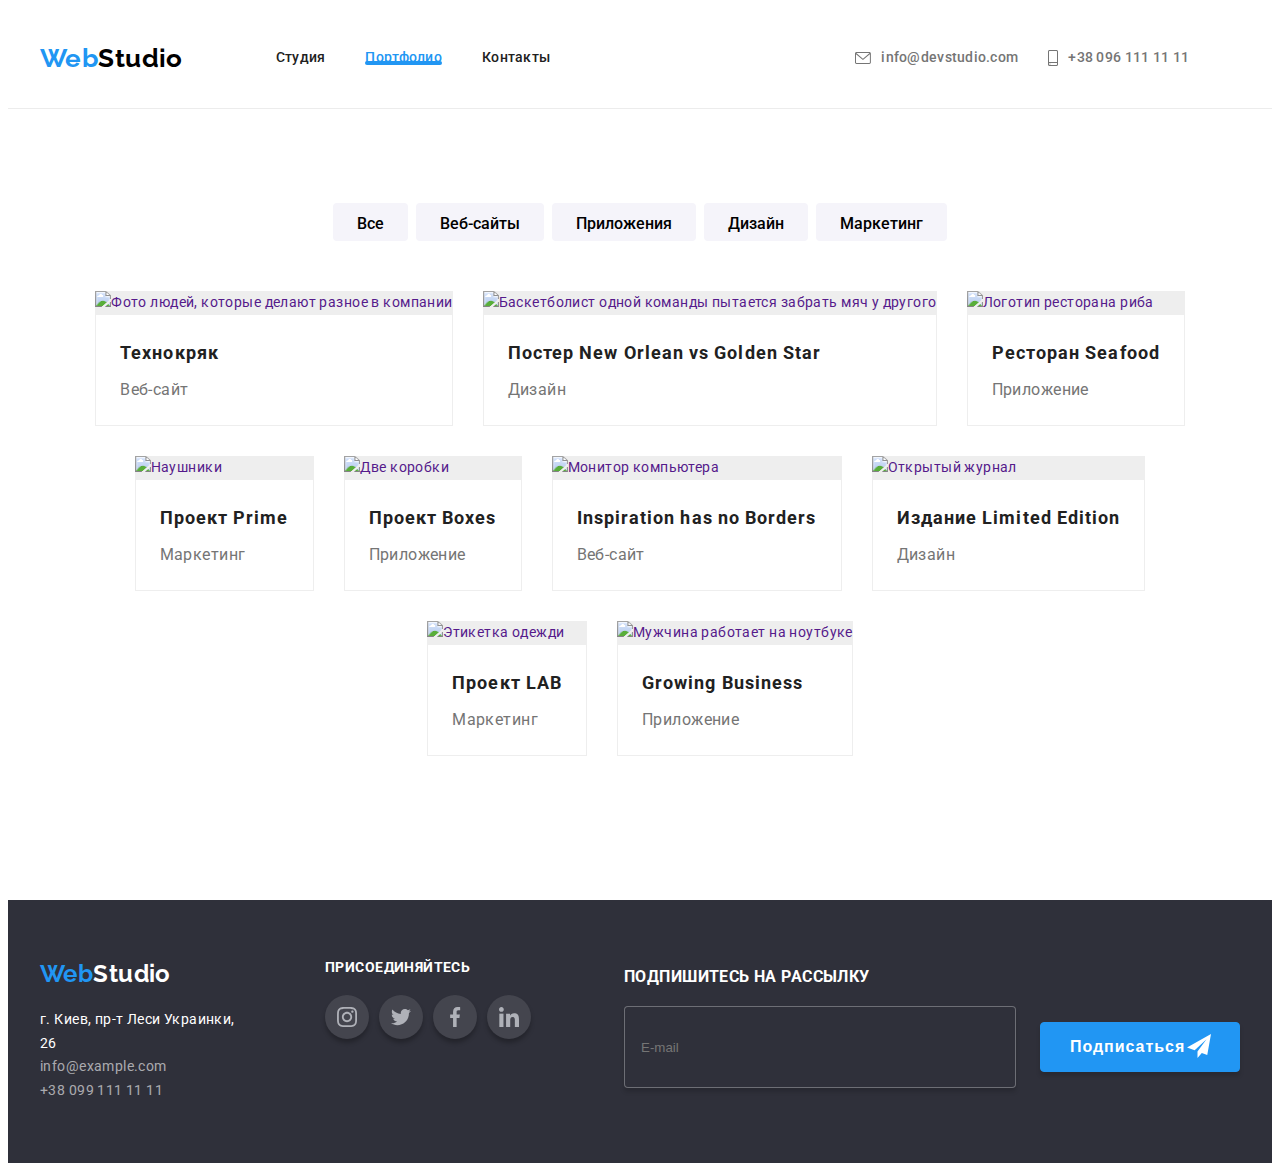
==== commit 8ea1031e: "Update portfolio.html" ====
--- a/portfolio.html
+++ b/portfolio.html
@@ -25,10 +25,10 @@
 
             <ul class="menu list">
                 <li class="menu__item">
-                    <a class="menu__link current" href="index.html">Студия</a>
+                    <a class="menu__link" href="index.html">Студия</a>
                 </li>
                 <li class="menu__item">
-                    <a class="menu__link" href="portfolio.html">Портфолио</a>
+                    <a class="menu__link current" href="portfolio.html">Портфолио</a>
                 </li>
                 <li class="menu__item">
                     <a class="menu__link" href="">Контакты</a>
@@ -105,7 +105,7 @@
     <!-- Навигация Портфолио-->
     <main>
         
-        <section class="filter">
+        <section class="filter section">
             <div class="container">
             <!--скрыть заголовок-->
             <h1 class="visually-hidden">Портфолио</h1>
@@ -131,7 +131,22 @@
                 <li class="project__item">
                     <a  href="" class="project__link link">
                         <div class="project__wrapper">
-                            <img src="./images/portfolio/project1.jpg" alt="Фото людей, которые делают разное в компании" width="370" height="294">
+                            <picture>
+                                <source srcset="./images/project/project01/project01-desktop.webp 1x, ./images/project/project01/project01-desktop@2x.webp 2x"
+                                    media="(min-width: 1200px)" type="image/webp">
+                                <source srcset="./images/project/project01/project01-desktop.jpg 1x, ./images/project/project01/project01-desktop@2x.jpg 2x"
+                                    media="(min-width: 1200px)">
+                                <source srcset="./images/project/project01/project01-tablet.webp 1x, ./images/project/project01/project01-tablet@2x.webp 2x"
+                                    media="(min-width: 767px)" type="image/webp">
+                                <source srcset="./images/project/project01/project01-tablet.jpg 1x, ./images/project/project01/project01-tablet@2x.jpg 2x"
+                                    media="(min-width: 767px)">
+                                <source srcset="./images/project/project01/project01-mobile.webp 1x, ./images/project/project01/project01-mobile@2x.webp 2x"
+                                    media="(max-width: 767px)" type="image/webp">
+                                <source srcset="./images/project/project01/project01-mobile.jpg 1x, ./images/project/project01/project01-mobile@2x.jpg 2x"
+                                    media="(max-width: 767px)">
+                                <img src="./images/project/project01/project01-mobile.jpg" alt="Фото людей, которые делают разное в компании" class="project__img">
+                            </picture>
+                            
                             <p class="overlay">Технокряк это современная площадка распространения коронавируса. Компании используют эту платформу для цифрового
                     шпионажа и атак на защищённые сервера конкурентов.</p>
                         </div>
@@ -144,7 +159,29 @@
                 <li class="project__item">
                     <a href=""class="project__link link">
                         <div class="project__wrapper">
-                            <img src="./images/portfolio/project2.jpg" alt="Баскетболист одной команды пытается забрать мяч у другого" width="370" height="294">
+                            <picture>
+                                <source
+                                    srcset="./images/project/project02/project02-desktop.webp 1x, ./images/project/project02/project02-desktop@2x.webp 2x"
+                                    media="(min-width: 1200px)" type="image/webp">
+                                <source
+                                    srcset="./images/project/project02/project02-desktop.jpg 1x, ./images/project/project02/project02-desktop@2x.jpg 2x"
+                                    media="(min-width: 1200px)">
+                                <source
+                                    srcset="./images/project/project02/project02-tablet.webp 1x, ./images/project/project02/project02-tablet@2x.webp 2x"
+                                    media="(min-width: 767px)" type="image/webp">
+                                <source
+                                    srcset="./images/project/project02/project02-tablet.jpg 1x, ./images/project/project02/project02-tablet@2x.jpg 2x"
+                                    media="(min-width: 767px)">
+                                <source
+                                    srcset="./images/project/project02/project02-mobile.webp 1x, ./images/project/project02/project02-mobile@2x.webp 2x"
+                                    media="(max-width: 767px)" type="image/webp">
+                                <source
+                                    srcset="./images/project/project02/project02-mobile.jpg 1x, ./images/project/project02/project02-mobile@2x.jpg 2x"
+                                    media="(max-width: 767px)">
+                                <img src="./images/project/project02/project02-mobile.jpg" alt="Баскетболист одной команды пытается забрать мяч у другого"
+                                    class="project__img">
+                            </picture>
+                            
                             <p class="overlay">Технокряк это современная площадка распространения коронавируса. Компании используют эту платформу для цифрового
                             шпионажа и атак на защищённые сервера конкурентов.</p>
                         </div>
@@ -157,7 +194,29 @@
                 <li class="project__item">
                     <a href="" class="project__link link">
 <div class="project__wrapper">
-                    <img src="./images/portfolio/project3.jpg" alt="Логотип ресторана риба" width="370" height="294">
+    <picture>
+        <source
+            srcset="./images/project/project03/project03-desktop.webp 1x, ./images/project/project03/project03-desktop@2x.webp 2x"
+            media="(min-width: 1200px)" type="image/webp">
+        <source
+            srcset="./images/project/project03/project03-desktop.jpg 1x, ./images/project/project03/project03-desktop@2x.jpg 2x"
+            media="(min-width: 1200px)">
+        <source
+            srcset="./images/project/project03/project03-tablet.webp 1x, ./images/project/project03/project03-tablet@2x.webp 2x"
+            media="(min-width: 767px)" type="image/webp">
+        <source
+            srcset="./images/project/project03/project03-tablet.jpg 1x, ./images/project/project03/project03-tablet@2x.jpg 2x"
+            media="(min-width: 767px)">
+        <source
+            srcset="./images/project/project03/project03-mobile.webp 1x, ./images/project/project03/project03-mobile@2x.webp 2x"
+            media="(max-width: 767px)" type="image/webp">
+        <source
+            srcset="./images/project/project03/project03-mobile.jpg 1x, ./images/project/project03/project03-mobile@2x.jpg 2x"
+            media="(max-width: 767px)">
+        <img src="./images/project/project03/project03-mobile.jpg"
+            alt="Логотип ресторана риба" class="project__img">
+    </picture>
+                    
                     <p class="overlay">Технокряк это современная площадка распространения коронавируса. Компании используют эту платформу
                         для цифрового
                         шпионажа и атак на защищённые сервера конкурентов.</p>
@@ -171,8 +230,29 @@
                 </li>
                 <li class="project__item">
                     <a href="" class="project__link link">
-<div class="project__wrapper">
-                    <img src="./images/portfolio/project4.jpg" alt="Наушники" width="370" height="294">
+                    <div class="project__wrapper">
+                        <picture>
+                            <source
+                                srcset="./images/project/project04/project04-desktop.webp 1x, ./images/project/project04/project04-desktop@2x.webp 2x"
+                                media="(min-width: 1200px)" type="image/webp">
+                            <source
+                                srcset="./images/project/project04/project04-desktop.jpg 1x, ./images/project/project04/project04-desktop@2x.jpg 2x"
+                                media="(min-width: 1200px)">
+                            <source
+                                srcset="./images/project/project04/project04-tablet.webp 1x, ./images/project/project04/project04-tablet@2x.webp 2x"
+                                media="(min-width: 767px)" type="image/webp">
+                            <source
+                                srcset="./images/project/project04/project04-tablet.jpg 1x, ./images/project/project04/project04-tablet@2x.jpg 2x"
+                                media="(min-width: 767px)">
+                            <source
+                                srcset="./images/project/project04/project04-mobile.webp 1x, ./images/project/project04/project04-mobile@2x.webp 2x"
+                                media="(max-width: 767px)" type="image/webp">
+                            <source
+                                srcset="./images/project/project04/project04-mobile.jpg 1x, ./images/project/project04/project04-mobile@2x.jpg 2x"
+                                media="(max-width: 767px)">
+                            <img src="./images/project/project04/project04-mobile.jpg" alt="Наушники" class="project__img">
+                        </picture>
+                    
                 <p class="overlay">Технокряк это современная площадка распространения коронавируса. Компании используют эту платформу
                     для цифрового
                     шпионажа и атак на защищённые сервера конкурентов.</p>
@@ -186,8 +266,29 @@
                 </li>
                 <li class="project__item">
                     <a href="" class="project__link link">
-<div class="project__wrapper">
-                    <img src="./images/portfolio/project5.jpg" alt="Две коробки" width="370" height="294">
+                <div class="project__wrapper">
+                <picture>
+                <source
+                    srcset="./images/project/project05/project05-desktop.webp 1x, ./images/project/project05/project05-desktop@2x.webp 2x"
+                    media="(min-width: 1200px)" type="image/webp">
+                <source
+                    srcset="./images/project/project05/project05-desktop.jpg 1x, ./images/project/project05/project05-desktop@2x.jpg 2x"
+                    media="(min-width: 1200px)">
+                <source
+                    srcset="./images/project/project05/project05-tablet.webp 1x, ./images/project/project05/project05-tablet@2x.webp 2x"
+                    media="(min-width: 767px)" type="image/webp">
+                <source
+                    srcset="./images/project/project05/project05-tablet.jpg 1x, ./images/project/project05/project05-tablet@2x.jpg 2x"
+                    media="(min-width: 767px)">
+                <source
+                    srcset="./images/project/project05/project05-mobile.webp 1x, ./images/project/project05/project05-mobile@2x.webp 2x"
+                    media="(max-width: 767px)" type="image/webp">
+                <source
+                    srcset="./images/project/project05/project05-mobile.jpg 1x, ./images/project/project05/project05-mobile@2x.jpg 2x"
+                    media="(max-width: 767px)">
+                <img src="./images/project/project05/project05-mobile.jpg" alt="Две коробки" class="project__img">
+            </picture>
+                    
                     <p class="overlay">Технокряк это современная площадка распространения коронавируса. Компании используют эту платформу
                         для цифрового
                         шпионажа и атак на защищённые сервера конкурентов.</p>
@@ -201,7 +302,28 @@
                 <li class="project__item">
                     <a href="" class="project__link link">
                     <div class="project__wrapper">
-                        <img src="./images/portfolio/project6.jpg" alt="Монитор компьютера" width="370" height="294">
+                        <picture>
+                            <source
+                                srcset="./images/project/project06/project06-desktop.webp 1x, ./images/project/project06/project06-desktop@2x.webp 2x"
+                                media="(min-width: 1200px)" type="image/webp">
+                            <source
+                                srcset="./images/project/project06/project06-desktop.jpg 1x, ./images/project/project06/project06-desktop@2x.jpg 2x"
+                                media="(min-width: 1200px)">
+                            <source
+                                srcset="./images/project/project06/project06-tablet.webp 1x, ./images/project/project06/project06-tablet@2x.webp 2x"
+                                media="(min-width: 767px)" type="image/webp">
+                            <source
+                                srcset="./images/project/project06/project06-tablet.jpg 1x, ./images/project/project06/project06-tablet@2x.jpg 2x"
+                                media="(min-width: 767px)">
+                            <source
+                                srcset="./images/project/project06/project06-mobile.webp 1x, ./images/project/project06/project06-mobile@2x.webp 2x"
+                                media="(max-width: 767px)" type="image/webp">
+                            <source
+                                srcset="./images/project/project06/project06-mobile.jpg 1x, ./images/project/project06/project06-mobile@2x.jpg 2x"
+                                media="(max-width: 767px)">
+                            <img src="./images/project/project06/project06-mobile.jpg" alt="Монитор компьютера" class="project__img">
+                        </picture>
+                        
                     <p class="overlay">Технокряк это современная площадка распространения коронавируса. Компании используют эту платформу
                         для цифрового
                         шпионажа и атак на защищённые сервера конкурентов.</p>
@@ -215,7 +337,28 @@
                 <li class="project__item">
                     <a href="" class="project__link link">
                     <div class="project__wrapper">
-                     <img src="./images/portfolio/project7.jpg" alt="Открытый журнал" width="370" height="294">
+                        <picture>
+                            <source
+                                srcset="./images/project/project07/project07-desktop.webp 1x, ./images/project/project07/project07-desktop@2x.webp 2x"
+                                media="(min-width: 1200px)" type="image/webp">
+                            <source
+                                srcset="./images/project/project07/project07-desktop.jpg 1x, ./images/project/project07/project07-desktop@2x.jpg 2x"
+                                media="(min-width: 1200px)">
+                            <source
+                                srcset="./images/project/project07/project07-tablet.webp 1x, ./images/project/project07/project07-tablet@2x.webp 2x"
+                                media="(min-width: 767px)" type="image/webp">
+                            <source
+                                srcset="./images/project/project07/project07-tablet.jpg 1x, ./images/project/project07/project07-tablet@2x.jpg 2x"
+                                media="(min-width: 767px)">
+                            <source
+                                srcset="./images/project/project07/project07-mobile.webp 1x, ./images/project/project07/project07-mobile@2x.webp 2x"
+                                media="(max-width: 767px)" type="image/webp">
+                            <source
+                                srcset="./images/project/project07/project07-mobile.jpg 1x, ./images/project/project07/project07-mobile@2x.jpg 2x"
+                                media="(max-width: 767px)">
+                            <img src="./images/project/project07/project07-mobile.jpg" alt="Открытый журнал" class="project__img">
+                        </picture>
+                     
                     <p class="overlay">Технокряк это современная площадка распространения коронавируса. Компании используют эту платформу
                         для цифрового
                         шпионажа и атак на защищённые сервера конкурентов.</p>
@@ -229,7 +372,28 @@
                 <li class="project__item">
                     <a href="" class="project__link link">
                     <div class="project__wrapper">
-                        <img src="./images/portfolio/project8.jpg" alt="Этикетка одежди" width="370" height="294">
+                        <picture>
+                            <source
+                                srcset="./images/project/project08/project08-desktop.webp 1x, ./images/project/project08/project08-desktop@2x.webp 2x"
+                                media="(min-width: 1200px)" type="image/webp">
+                            <source
+                                srcset="./images/project/project08/project08-desktop.jpg 1x, ./images/project/project08/project08-desktop@2x.jpg 2x"
+                                media="(min-width: 1200px)">
+                            <source
+                                srcset="./images/project/project08/project08-tablet.webp 1x, ./images/project/project08/project08-tablet@2x.webp 2x"
+                                media="(min-width: 767px)" type="image/webp">
+                            <source
+                                srcset="./images/project/project08/project08-tablet.jpg 1x, ./images/project/project08/project08-tablet@2x.jpg 2x"
+                                media="(min-width: 767px)">
+                            <source
+                                srcset="./images/project/project08/project08-mobile.webp 1x, ./images/project/project08/project08-mobile@2x.webp 2x"
+                                media="(max-width: 767px)" type="image/webp">
+                            <source
+                                srcset="./images/project/project08/project08-mobile.jpg 1x, ./images/project/project08/project08-mobile@2x.jpg 2x"
+                                media="(max-width: 767px)">
+                            <img src="./images/project/project08/project08-mobile.jpg" alt="Этикетка одежди" class="project__img">
+                        </picture>
+                        
                     <p class="overlay">Технокряк это современная площадка распространения коронавируса. Компании используют эту платформу
                         для цифрового
                         шпионажа и атак на защищённые сервера конкурентов.</p>
@@ -243,7 +407,28 @@
                 <li class="project__item">
                     <a href="" class="project__link link">
                     <div class="project__wrapper">
-                        <img src="./images/portfolio/project9.jpg" alt="Мужчина работает на ноутбуке" width="370" height="294">
+                        <picture>
+                            <source
+                                srcset="./images/project/project09/project09-desktop.webp 1x, ./images/project/project09/project09-desktop@2x.webp 2x"
+                                media="(min-width: 1200px)" type="image/webp">
+                            <source
+                                srcset="./images/project/project09/project09-desktop.jpg 1x, ./images/project/project09/project09-desktop@2x.jpg 2x"
+                                media="(min-width: 1200px)">
+                            <source
+                                srcset="./images/project/project09/project09-tablet.webp 1x, ./images/project/project09/project09-tablet@2x.webp 2x"
+                                media="(min-width: 767px)" type="image/webp">
+                            <source
+                                srcset="./images/project/project09/project09-tablet.jpg 1x, ./images/project/project09/project09-tablet@2x.jpg 2x"
+                                media="(min-width: 767px)">
+                            <source
+                                srcset="./images/project/project09/project09-mobile.webp 1x, ./images/project/project09/project09-mobile@2x.webp 2x"
+                                media="(max-width: 767px)" type="image/webp">
+                            <source
+                                srcset="./images/project/project09/project09-mobile.jpg 1x, ./images/project/project09/project09-mobile@2x.jpg 2x"
+                                media="(max-width: 767px)">
+                            <img src="./images/project/project09/project09-mobile.jpg" alt="Мужчина работает на ноутбуке" class="project__img">
+                        </picture>
+                        
                     <p class="overlay">Технокряк это современная площадка распространения коронавируса. Компании используют эту платформу
                         для цифрового
                         шпионажа и атак на защищённые сервера конкурентов.</p>
--- a/css/main.min.css
+++ b/css/main.min.css
@@ -1,2 +1,2 @@
-.visually-hidden{position:absolute !important;clip:rect(1px 1px 1px 1px);clip:rect(1px, 1px, 1px, 1px);padding:0 !important;border:0 !important;height:1px !important;width:1px !important;overflow:hidden}.visually-hidden{position:absolute;width:1px;height:1px;margin:-1px;border:0;padding:0;white-space:nowrap;clip-path:inset(100%);clip:rect(0 0 0 0);overflow:hidden}h1,h2,h3,h4,h5,h6,p{margin-top:0;margin-bottom:0}ul,ol{margin-top:0;margin-bottom:0;padding-left:0}img{display:block}.list{list-style:none}.link{text-decoration:none}body{color:#212121;font-family:"Roboto",sans-serif;font-weight:400;font-size:14px;line-height:1.71;letter-spacing:0.03em}.container{padding-left:15px;padding-right:15px}@media screen and (min-width: 480px){.container{width:480px;margin:0 auto}}@media screen and (min-width: 768px){.container{width:768px}}@media screen and (min-width: 1200px){.container{width:1200px}}.section{padding-top:60px;padding-bottom:60px}@media screen and (min-width: 768px){.section{padding-top:60px;padding-bottom:60px}}@media screen and (min-width: 1200px){.section{padding-top:94px;padding-bottom:94px}}@media screen and (max-width: 767px){.mobile-menu{position:fixed;top:0;left:0;width:100vw;height:100vh;background-color:#fff;overflow:auto;opacity:0;visibility:hidden;pointer-events:none}.mobile-menu__container{position:relative;padding-left:25px;padding-top:48px;padding-bottom:48px}.mobile-menu__close-btn{position:absolute;top:10px;right:15px;width:40px;height:40px;background-color:transparent;border:none;cursor:pointer;padding:0;transition:fill 250ms cubic-bezier(0.4, 0, 0.2, 1)}.mobile-menu__close-icon{color:#212121;width:19px;height:19px}.mobile-menu:hover,.mobile-menu:focus{fill:#2196f3}.mobile-menu__link{font-weight:500;font-size:40px;line-height:1.17;text-align:center;letter-spacing:0.02em;color:#212121}.mobile-menu__item:not(:last-child){margin-bottom:32px}.mobile-menu__link.current{color:#2196f3}.mobile-menu__nav{margin-bottom:306px}.mobile-menu__link-tel{font-weight:500;font-size:34px;line-height:1.17;letter-spacing:0.02em;color:#2196f3}.mobile-menu__link-mail{font-weight:500;font-size:24px;line-height:28px;letter-spacing:0.02em;color:#757575}.mobile-menu__item-contact:not(:last-child){margin-bottom:32px}.mobile-menu__contact{margin-bottom:64px}.mobile-menu__social{display:flex;align-items:center}.mobile-menu__link-social{font-family:Roboto;font-style:normal;font-weight:500;font-size:18px;line-height:1.22;letter-spacing:0.02em;color:#2196f3}.mobile-menu__item-social:not(:last-child){padding-right:10px;border-right:1px solid #757575;margin-right:20px}.mobile-menu.is-open{opacity:1;visibility:visible;pointer-events:auto}}.modal-btn{padding:10px 32px;border:1px solid transparent;border-radius:4px;margin-left:auto;margin-right:auto;min-width:200px;height:50px;font-weight:700;font-size:16px;line-height:1.87;display:block;align-items:center;letter-spacing:0.06em;color:#fff;background-color:#2196f3;transition:color 250ms cubic-bezier(0.4, 0, 0.2, 1),background-color 250ms cubic-bezier(0.4, 0, 0.2, 1)}.modal-btn:hover,.modal-btn:focus{color:#fff;background-color:#188ce8;outline:none}.social-list{display:flex;justify-content:center}.social-list__item:not(:last-child){margin-right:10px}.social-list__link{display:flex;justify-content:center;align-items:center;width:44px;height:44px;background:transparent;border-radius:50%;transition:background-color 250ms cubic-bezier(0.4, 0, 0.2, 1)}.social-list__link:hover,.social-list__link:focus{background-color:#2196f3;outline:none}.social-list__icon{width:20px;height:20px;fill:#afb1b8;transition:fill 250ms cubic-bezier(0.4, 0, 0.2, 1)}.social-list__link:hover .social-list__icon,.social-list__link:focus .social-list__icon{fill:#fff}.backdrop{position:fixed;top:0;left:0;width:100%;height:100%;background-color:rgba(0,0,0,0.2);z-index:1000;transition:opacity 250ms, visibility 250ms}.is-hidden{opacity:0;visibility:hidden;pointer-events:none}.modal-close{position:absolute;top:50%;left:50%;transform:translate(-50%, -50%);width:528px;height:581px;background-color:#fff;padding:40px;box-shadow:0px 1px 3px rgba(0,0,0,0.12),0px 1px 1px rgba(0,0,0,0.14),0px 2px 1px rgba(0,0,0,0.2);border-radius:4px}.modal-close__btn{position:absolute;top:8px;right:8px;width:30px;height:30px;display:flex;justify-content:center;align-items:center;background-color:#fff;border-radius:50%;border:1px solid rgba(0,0,0,0.1);cursor:pointer;padding:0;transition:fill 250ms cubic-bezier(0.4, 0, 0.2, 1)}.modal-close__btn:hover,.modal-close__btn:focus{fill:#2196f3}.modal-close__icon{width:18px;height:18px}.modal-form__head{font-weight:700;font-size:20px;line-height:1.15;text-align:center;margin-bottom:12px}.modal-form{display:flex;flex-direction:column}.modal-form__field{font-size:12px;line-height:1.17;letter-spacing:0.01;color:#757575;margin-bottom:10px}.modal-form__wrapper{position:relative;display:block;margin-top:4px}.modal-form__input{width:100%;height:40px;border:1px solid rgba(33,33,33,0.2);border-radius:4px;padding-left:42px;transition:border-color 250ms cubic-bezier(0.4, 0, 0.2, 1)}.modal-form__input:focus{outline:none;border-color:#2196f3}.modal-form__icon{position:absolute;top:50%;left:12px;transform:translateY(-50%);width:18px;height:18px;fill:#212121}.modal-form__input:focus+.modal-form__icon{fill:#2196f3}.modal-form__message{width:100%;height:120px;border:1px solid rgba(33,33,33,0.2);border-radius:4px;resize:none;padding:12px 16px;margin-top:4px}.modal-form__message:focus{outline:none;border-color:#2196f3}.modal-form__policy{color:#757575;margin-top:20px}.modal-form__policy::before{display:inline-block;vertical-align:middle;content:'';width:16px;height:15px;cursor:pointer;border:2px solid #212121;margin-right:7px}.modal-form__checkbox:checked+.modal-form__policy::before{background-image:url(../images/check.svg);border-radius:2px;border:#2196f3}.modal-form__checkbox:focus+.modal-form__policy::before{border-color:#2196f3}.modal-form__link{color:#2196f3;text-decoration:underline}.modal-form__btn{padding:10px 32px;border:1px solid transparent;border-radius:4px;margin-left:auto;margin-right:auto;min-width:200px;height:50px;font-weight:700;font-size:16px;line-height:1.87;display:block;align-items:center;letter-spacing:0.06em;color:#fff;background-color:#2196f3;transition:color 250ms cubic-bezier(0.4, 0, 0.2, 1),background-color 250ms cubic-bezier(0.4, 0, 0.2, 1);margin-top:30px}.modal-form__btn:hover,.modal-form__btn:focus{color:#fff;background-color:#188ce8}.title{font-weight:700;font-size:28px;line-height:1.18;text-align:center}@media screen and (min-width: 1200px){.title{font-size:36px;line-height:1.17}}.header{padding-top:10px;padding-bottom:10px}.logo{font-family:"Raleway",sans-serif;font-style:normal;font-weight:700;font-size:24px;line-height:1.17;color:#000;text-decoration:none}.logo__first{color:#2196f3}@media screen and (min-width: 1200px){.logo{font-size:26px;line-height:1.19}}@media screen and (max-width: 767px){.header__container{display:flex;justify-content:space-between;align-items:center}.header__mobile-menu-btn{background-color:transparent;border:none;padding:0;line-height:0}.header__mobile-menu-icon{width:40px;height:40px}.menu{display:none}.contact__list{display:none}}@media screen and (min-width: 768px){.header__mobile-menu-btn{display:none}}@media screen and (min-width: 768px){.mobile-menu{display:none}}.hero{min-height:400px;background-color:#2f303a;text-align:center;padding-top:118px;padding-bottom:118px;background-image:linear-gradient(rgba(47,48,58,0.4), rgba(47,48,58,0.4)),url("../images/hero-bg/hero-bg-mobile.jpg");background-position:center;background-size:cover;background-repeat:no-repeat}@media (min-device-pixel-ratio: 2) and (max-width: 767px), (min-resolution: 192dpi) and (max-width: 767px), (min-resolution: 2dppx) and (max-width: 767px){.hero{padding-top:118px;padding-bottom:118px;background-image:linear-gradient(rgba(47,48,58,0.4), rgba(47,48,58,0.4)),url("../images/hero-bg/hero-bg-mobile@2x.jpg")}}@media screen and (min-width: 768px){.hero{padding-top:118px;padding-bottom:118px;background-image:linear-gradient(rgba(47,48,58,0.4), rgba(47,48,58,0.4)),url("../images/hero-bg/hero-bg-tablet.jpg")}}@media (min-device-pixel-ratio: 2) and (min-width: 768px), (min-resolution: 192dpi) and (min-width: 768px), (min-resolution: 2dppx) and (min-width: 768px){.hero{padding-top:118px;padding-bottom:118px;background-image:linear-gradient(rgba(47,48,58,0.4), rgba(47,48,58,0.4)),url("../images/hero-bg/hero-bg-tablet@2x.jpg")}}@media screen and (min-width: 1200px){.hero{min-height:600px;text-align:center;padding-top:200px;padding-bottom:200px;background-image:linear-gradient(rgba(47,48,58,0.4), rgba(47,48,58,0.4)),url("../images/hero-bg/hero-bg-desktop.jpg")}}@media (min-device-pixel-ratio: 2) and (min-width: 1200px), (min-resolution: 192dpi) and (min-width: 1200px), (min-resolution: 2dppx) and (min-width: 1200px){.hero{background-image:linear-gradient(rgba(47,48,58,0.4), rgba(47,48,58,0.4)),url("../images/hero-bg/hero-bg-desktop@2x.jpg")}}.hero__container{margin-left:auto;margin-right:auto}.hero__title{margin:0 auto 30px;width:360px;font-weight:900;font-size:26px;line-height:1.62;letter-spacing:0.06em;text-transform:uppercase;color:#fff}@media screen and (min-width: 1200px){.hero__title{margin:0 auto 30px;width:696px;font-size:44px;line-height:1.36}}@media screen and (min-width: 1200px){.about{padding-top:94px;padding-bottom:47px}}@media screen and (min-width: 768px) and (max-width: 1199px){.about__list{display:flex;flex-wrap:wrap;margin:-15px}}@media screen and (min-width: 768px) and (max-width: 1199px){.about__item{width:calc((100% - 4 * 15px) / 2);margin:15px}}@media screen and (min-width: 1200px){.about__list{display:flex}}.about__item:not(:last-child){margin-bottom:30px}@media screen and (min-width: 1200px){.about__item:not(:last-child){margin-right:30px}}.about__thumb{display:flex;align-items:center;justify-content:center;height:120px;margin-bottom:30px;border-radius:4px;background-color:#f5f4fa}@media screen and (min-width: 1200px){.about__thumb{width:270px}}.about__icon{width:70px;height:70px}.about__title{margin-top:0;margin-bottom:10px;text-align:center;font-weight:700;font-size:14px;line-height:1.14;text-transform:uppercase}.about__description{margin-top:0;margin-bottom:0;color:#757575}.work{padding-top:47px;padding-bottom:94px}.work__list{display:flex;flex-wrap:wrap;margin-left:-30px;margin-top:-30px}.work__title{margin-bottom:50px}.work__list .work__item{margin-left:30px;margin-top:30px}.work__item{position:relative}.work__card{position:absolute;bottom:0;right:0;display:flex;justify-content:center;align-items:center;width:370px;height:70px;background:rgba(47,48,58,0.8);padding-top:27px;padding-bottom:27px}.work__text{font-weight:700;line-height:1.14px;text-align:center;text-transform:uppercase;color:#fff}.team{background-color:#f5f4fa;text-align:center}@media screen and (max-width: 1199px){.team__title{margin-bottom:30px}}@media screen and (min-width: 1200px){.team__title{margin-bottom:50px}}@media screen and (min-width: 768px){.team__list{display:flex;flex-wrap:wrap}}@media screen and (min-width: 768px) and (max-width: 1199px){.team__list{margin:-15px}}@media screen and (min-width: 768px) and (max-width: 1199px){.team__item{width:calc((100% - 4 * 15px) / 2);margin:15px}}.team__item{border-radius:0px 0px 4px 4px;background:#ffffff;box-shadow:0px 1px 3px rgba(0,0,0,0.12),0px 1px 1px rgba(0,0,0,0.14),0px 2px 1px rgba(0,0,0,0.2)}@media screen and (max-width: 767px){.team__item:not(:last-child){margin-bottom:30px}}@media screen and (min-width: 1200px){.team__item:not(:last-child){margin-right:30px}}.team__card{padding:30px 122px 24px}@media screen and (min-width: 768px) and (max-width: 1199px){.team__card{padding:30px 74px 24px}}@media screen and (min-width: 1200px){.team__card{padding:30px 32px}}.team__name{font-weight:500;font-size:16px;line-height:1.19;text-align:center;margin-bottom:10px}.team__text{font-weight:normal;font-size:16px;line-height:1.19;text-align:center;margin-bottom:16px;color:#757575}.clients{padding-top:60px;padding-bottom:60px}@media screen and (min-width: 1200px){.clients{padding-top:94px;padding-bottom:94px}}@media screen and (max-width: 1199px){.clients__title{margin-bottom:30px;font-size:28px;line-height:1.17}}@media screen and (min-width: 1200px){.clients__title{margin-bottom:50px}}.clients__list{display:flex}@media screen and (max-width: 1199px){.clients__list{flex-wrap:wrap;margin:-15px}}@media screen and (max-width: 767px){.clients__item{width:calc((100% - 4 * 15px) / 2);margin:15px}}@media screen and (min-width: 768px) and (max-width: 1199px){.clients__item{width:calc((100% - 6 * 15px) / 3);margin:15px}}@media screen and (min-width: 1200px){.clients__item{margin-right:30px}}.clients__link{display:flex;justify-content:center;align-items:center;height:90px;background:transparent;border:1px solid #afb1b8;transition:border 250ms cubic-bezier(0.4, 0, 0.2, 1)}@media screen and (min-width: 1200px){.clients__link{width:170px}}.clients__link:hover,.clients__link:focus{background:transparent;border:1px solid #2196f3;outline:none}.clients__icon{width:106px;height:60px;fill:#afb1b8;transition:fill 250ms cubic-bezier(0.4, 0, 0.2, 1)}.clients__link:hover .clients__icon,.clients__link:focus .clients__icon{fill:#2196f3}.footer{background-color:#2f303a;padding-top:60px;padding-bottom:60px}@media screen and (max-width: 1199px){.footer__container{text-align:center}}@media screen and (min-width: 1200px){.footer__container{display:flex;align-items:baseline}}@media screen and (min-width: 768px){.footer__box{display:flex}}@media screen and (min-width: 768px) and (max-width: 1199px){.contacts{margin-left:61px;margin-right:165px}}@media screen and (min-width: 1200px){.contacts{margin-right:70px}}.contacts__logo{display:flex;margin-bottom:20px;font-weight:700;font-size:24px;line-height:1.17;text-align:center;color:#2196f3}@media screen and (max-width: 1199px){.contacts__logo{justify-content:center}}.contacts__logo-footer{color:#fff}.address{display:flex;flex-direction:column;font-style:normal}@media screen and (max-width: 1199px){.address{margin-bottom:60px}}.address__map{text-decoration:none;color:#fff;transition:color 250ms cubic-bezier(0.4, 0, 0.2, 1);margin-bottom:8px}.address__map:hover,.address__map:focus{outline:none;color:#2196f3}@media screen and (min-width: 1200px){.address__map{margin-bottom:9px}}.address__mail,.address__tel{color:rgba(255,255,255,0.6);text-decoration:none;transition:color 250ms cubic-bezier(0.4, 0, 0.2, 1)}.address__mail:hover,.address__mail:focus,.address__tel:hover,.address__tel:focus{color:#2196f3;outline:none}.address__mail{margin-bottom:8px}@media screen and (min-width: 1200px){.address__mail{margin-bottom:9px}}.join__list{display:flex;align-items:center;justify-content:center;margin-bottom:60px}.join__item:not(:last-child){margin-right:10px}.join__text{margin-bottom:20px;font-weight:700;line-height:1.14;text-transform:uppercase;color:#fff}.join__link{display:flex;justify-content:center;align-items:center;width:44px;height:44px;border-radius:50%;background-color:rgba(255,255,255,0.1);color:#afb1b8;box-shadow:0px 4px 4px rgba(0,0,0,0.25);transition:background-color 250ms cubic-bezier(0.4, 0, 0.2, 1)}.join__link:hover,.join__link:focus{background-color:#2196f3;outline:none}.join__icon{width:20px;height:20px;fill:currentColor;transition:fill 250ms cubic-bezier(0.4, 0, 0.2, 1)}.join__link:hover .join__icon,.join__link:focus .join__icon{fill:#fff}.sign-up__text{color:#fff;margin-bottom:20px;font-weight:700;line-height:1.14;text-transform:uppercase}.sign-up__input{width:100%;height:50px;padding:15px 16px;margin-bottom:20px;background-color:#2f303a;border:1px solid rgba(255,255,255,0.3);box-shadow:0px 4px 4px rgba(0,0,0,0.15);border-radius:4px;position:relative}@media screen and (min-width: 768px){.sign-up__input{width:450px}}@media screen and (min-width: 1200px){.sign-up__input{width:358;margin-right:12px;margin-bottom:0}}.sign-up__input:hover,.sign-up__input:focus{outline:none;color:#fff}.sign-up__btn{display:inline-flex;position:relative;min-width:200px;height:50px;padding:10px 29px;font-weight:700;font-size:16px;line-height:1.87;text-align:center;letter-spacing:0.06em;color:#fff;background-color:#2196f3;border:1px solid #2196f3;box-shadow:0px 4px 4px rgba(0,0,0,0.15);border-radius:4px;transition:background-color 250ms cubic-bezier(0.4, 0, 0.2, 1)}@media screen and (min-width: 1200px){.sign-up__btn{margin-left:12px}}.sign-up__btn:hover,.sign-up__btn:focus{background-color:#188ce8}.sign-up__icon{position:absolute;right:28px;bottom:13px;width:24px;height:24px}.filter{padding-top:94px;padding-bottom:94px}.filter .list{display:flex;justify-content:center;margin-bottom:50px}.filter__btn{height:38px;padding:6px 22px;border-radius:4px;border-color:transparent;font-family:inherit;font-weight:500;font-size:16px;line-height:1.62;display:flex;text-align:center;background-color:#f5f4fa;cursor:pointer;transition:background-color 250ms cubic-bezier(0.4, 0, 0.2, 1),color 250ms cubic-bezier(0.4, 0, 0.2, 1),box-shadow 250ms cubic-bezier(0.4, 0, 0.2, 1)}.filter__btn:hover,.filter__btn:focus{outline:none;color:#fff;background-color:#2196f3;box-shadow:1px 4px 6px rgba(0,0,0,0.16),0px 4px 4px rgba(0,0,0,0.06)}.filter__item:not(:last-child){margin-right:8px}.project__list{display:flex;flex-wrap:wrap;margin-left:-30px;margin-top:-30px}.project__item{margin-left:30px;margin-top:30px;background-color:#eee}.project__link{display:block;padding-top:0;transition:box-shadow 250ms cubic-bezier(0.4, 0, 0.2, 1)}.project__link:hover,.project__link:focus{outline:none;box-shadow:1px 4px 6px rgba(0,0,0,0.16),0px 4px 4px rgba(0,0,0,0.16),0px 1px 1px rgba(0,0,0,0.12)}.project__card{padding:20px 24px;background:#fff;border:1px solid #eee;border-top:0}.project__name{margin-bottom:4px;font-weight:700;font-size:18px;line-height:2;letter-spacing:0.06em;color:#212121}.project__description{font-weight:400;font-size:16px;line-height:1.87;color:#757575}.project__wrapper{position:relative;overflow:hidden}.overlay{position:absolute;top:0;left:0;font-size:18px;width:100%;height:100%;line-height:1.56;color:#fff;background-color:rgba(33,150,243,0.9);padding:63px 24px;overflow:auto;transform:translateY(100%);transition:transform 250ms cubic-bezier(0.4, 0, 0.2, 1)}.project__link:hover .overlay,.project__link:focus .overlay{transform:translateY(0)}
+.visually-hidden{position:absolute !important;clip:rect(1px 1px 1px 1px);clip:rect(1px, 1px, 1px, 1px);padding:0 !important;border:0 !important;height:1px !important;width:1px !important;overflow:hidden}.visually-hidden{position:absolute;width:1px;height:1px;margin:-1px;border:0;padding:0;white-space:nowrap;clip-path:inset(100%);clip:rect(0 0 0 0);overflow:hidden}h1,h2,h3,h4,h5,h6,p{margin-top:0;margin-bottom:0}ul,ol{margin-top:0;margin-bottom:0;padding-left:0}img{display:block}.list{list-style:none}.link{text-decoration:none}body{color:#212121;font-family:"Roboto",sans-serif;font-weight:400;font-size:14px;line-height:1.71;letter-spacing:0.03em}.container{padding-left:15px;padding-right:15px}@media screen and (min-width: 480px){.container{width:480px;margin:0 auto}}@media screen and (min-width: 768px){.container{width:768px}}@media screen and (min-width: 1200px){.container{width:1200px}}.section{padding-top:60px;padding-bottom:60px}@media screen and (min-width: 768px){.section{padding-top:60px;padding-bottom:60px}}@media screen and (min-width: 1200px){.section{padding-top:94px;padding-bottom:94px}}@media screen and (max-width: 767px){.mobile-menu{position:fixed;top:0;left:0;width:100vw;height:100vh;background-color:#fff;overflow:auto;opacity:0;visibility:hidden;pointer-events:none}.mobile-menu__container{position:relative;padding-left:25px;padding-top:48px;padding-bottom:48px}.mobile-menu__close-btn{position:absolute;top:10px;right:15px;width:40px;height:40px;background-color:transparent;border:none;cursor:pointer;padding:0;transition:fill 250ms cubic-bezier(0.4, 0, 0.2, 1)}.mobile-menu__close-icon{color:#212121;width:19px;height:19px}.mobile-menu:hover,.mobile-menu:focus{fill:#2196f3}.mobile-menu__link{font-weight:500;font-size:40px;line-height:1.17;text-align:center;letter-spacing:0.02em;color:#212121}.mobile-menu__item:not(:last-child){margin-bottom:32px}.mobile-menu__link.current{color:#2196f3}.mobile-menu__nav{margin-bottom:306px}.mobile-menu__link-tel{font-weight:500;font-size:34px;line-height:1.17;letter-spacing:0.02em;color:#2196f3}.mobile-menu__link-mail{font-weight:500;font-size:24px;line-height:28px;letter-spacing:0.02em;color:#757575}.mobile-menu__item-contact:not(:last-child){margin-bottom:32px}.mobile-menu__contact{margin-bottom:64px}.mobile-menu__social{display:flex;align-items:center}.mobile-menu__link-social{font-family:Roboto;font-style:normal;font-weight:500;font-size:18px;line-height:1.22;letter-spacing:0.02em;color:#2196f3}.mobile-menu__item-social:not(:last-child){padding-right:10px;border-right:1px solid #757575;margin-right:20px}.mobile-menu.is-open{opacity:1;visibility:visible;pointer-events:auto}}.modal-btn{padding:10px 32px;border:1px solid transparent;border-radius:4px;margin-left:auto;margin-right:auto;min-width:200px;height:50px;font-weight:700;font-size:16px;line-height:1.87;display:block;align-items:center;letter-spacing:0.06em;color:#fff;background-color:#2196f3;transition:color 250ms cubic-bezier(0.4, 0, 0.2, 1),background-color 250ms cubic-bezier(0.4, 0, 0.2, 1)}.modal-btn:hover,.modal-btn:focus{color:#fff;background-color:#188ce8;outline:none}.social-list{display:flex;justify-content:center}.social-list__item:not(:last-child){margin-right:10px}.social-list__link{display:flex;justify-content:center;align-items:center;width:44px;height:44px;background:transparent;border-radius:50%;transition:background-color 250ms cubic-bezier(0.4, 0, 0.2, 1)}.social-list__link:hover,.social-list__link:focus{background-color:#2196f3;outline:none}.social-list__icon{width:20px;height:20px;fill:#afb1b8;transition:fill 250ms cubic-bezier(0.4, 0, 0.2, 1)}.social-list__link:hover .social-list__icon,.social-list__link:focus .social-list__icon{fill:#fff}.backdrop{position:fixed;top:0;left:0;width:100%;height:100%;background-color:rgba(0,0,0,0.2);z-index:1000;transition:opacity 250ms, visibility 250ms}.is-hidden{opacity:0;visibility:hidden;pointer-events:none}.modal-close{position:absolute;top:50%;left:50%;transform:translate(-50%, -50%);width:528px;height:581px;background-color:#fff;padding:40px;box-shadow:0px 1px 3px rgba(0,0,0,0.12),0px 1px 1px rgba(0,0,0,0.14),0px 2px 1px rgba(0,0,0,0.2);border-radius:4px}.modal-close__btn{position:absolute;top:8px;right:8px;width:30px;height:30px;display:flex;justify-content:center;align-items:center;background-color:#fff;border-radius:50%;border:1px solid rgba(0,0,0,0.1);cursor:pointer;padding:0;transition:fill 250ms cubic-bezier(0.4, 0, 0.2, 1)}.modal-close__btn:hover,.modal-close__btn:focus{fill:#2196f3}.modal-close__icon{width:18px;height:18px}.modal-form__head{font-weight:700;font-size:20px;line-height:1.15;text-align:center;margin-bottom:12px}.modal-form{display:flex;flex-direction:column}.modal-form__field{font-size:12px;line-height:1.17;letter-spacing:0.01;color:#757575;margin-bottom:10px}.modal-form__wrapper{position:relative;display:block;margin-top:4px}.modal-form__input{width:100%;height:40px;border:1px solid rgba(33,33,33,0.2);border-radius:4px;padding-left:42px;transition:border-color 250ms cubic-bezier(0.4, 0, 0.2, 1)}.modal-form__input:focus{outline:none;border-color:#2196f3}.modal-form__icon{position:absolute;top:50%;left:12px;transform:translateY(-50%);width:18px;height:18px;fill:#212121}.modal-form__input:focus+.modal-form__icon{fill:#2196f3}.modal-form__message{width:100%;height:120px;border:1px solid rgba(33,33,33,0.2);border-radius:4px;resize:none;padding:12px 16px;margin-top:4px}.modal-form__message:focus{outline:none;border-color:#2196f3}.modal-form__policy{color:#757575;margin-top:20px}.modal-form__policy::before{display:inline-block;vertical-align:middle;content:'';width:16px;height:15px;cursor:pointer;border:2px solid #212121;margin-right:7px}.modal-form__checkbox:checked+.modal-form__policy::before{background-image:url(../images/check.svg);border-radius:2px;border:#2196f3}.modal-form__checkbox:focus+.modal-form__policy::before{border-color:#2196f3}.modal-form__link{color:#2196f3;text-decoration:underline}.modal-form__btn{padding:10px 32px;border:1px solid transparent;border-radius:4px;margin-left:auto;margin-right:auto;min-width:200px;height:50px;font-weight:700;font-size:16px;line-height:1.87;display:block;align-items:center;letter-spacing:0.06em;color:#fff;background-color:#2196f3;transition:color 250ms cubic-bezier(0.4, 0, 0.2, 1),background-color 250ms cubic-bezier(0.4, 0, 0.2, 1);margin-top:30px}.modal-form__btn:hover,.modal-form__btn:focus{color:#fff;background-color:#188ce8}.title{font-weight:700;font-size:28px;line-height:1.18;text-align:center}@media screen and (min-width: 1200px){.title{font-size:36px;line-height:1.17}}.header{padding-top:10px;padding-bottom:10px;background-color:#fff}@media screen and (min-width: 768px){.header{border-bottom:1px solid #ececec}}.logo{font-family:"Raleway",sans-serif;font-style:normal;font-weight:700;font-size:24px;line-height:1.17;color:#000;text-decoration:none}.logo__first{color:#2196f3}@media screen and (min-width: 1200px){.logo{font-size:26px;line-height:1.19}}@media screen and (max-width: 767px){.header__container{display:flex;justify-content:space-between;align-items:center}.header__mobile-menu-btn{background-color:transparent;border:none;padding:0;line-height:0}.header__mobile-menu-icon{width:40px;height:40px}.menu{display:none}.contact__list{display:none}}@media screen and (min-width: 768px){.header__mobile-menu-btn{display:none}}@media screen and (min-width: 768px){.mobile-menu{display:none}}@media screen and (min-width: 768px){.header__container{display:flex;align-items:center}.navigation{display:flex;align-items:center}.menu{display:flex;align-items:center;margin-left:88px}.menu .menu__item:not(:last-child){margin-right:50px}}@media screen and (min-width: 768px){.menu__link{font-weight:500;font-size:14px;line-height:1.14;letter-spacing:0.02em;text-decoration:none;color:#212121;transition:color 250ms cubic-bezier(0.4, 0, 0.2, 1)}.menu__link:hover,.menu__link:focus{color:#2196f3}.current{position:relative}.current::after{position:absolute;left:0;bottom:0;display:block;content:'';height:4px;width:100%;border-radius:2px;background-color:#2196f3}.menu__link.current{color:#2196f3}.contact__list{margin-left:84px}.contact__item .link,.contact__item .link{display:flex;align-items:center;font-weight:500;font-size:12px;line-height:1.17;letter-spacing:0.02em;text-decoration:none;color:#757575;transition:color 250ms cubic-bezier(0.4, 0, 0.2, 1)}.link:hover,.link:focus{color:#2196f3;outline:none}.contact__mail{width:14px;height:10px;margin-right:8px;fill:currentColor;transition:fill}.contact__tel{width:10px;height:14px;margin-right:8px;fill:currentColor;transition:fill}.contact__item:not(:last-child){margin-bottom:10px}}@media screen and (min-width: 1200px){.menu{margin-left:93px}.menu .menu__item:not(:last-child){margin-right:40px}.contact{display:flex}.contact .contact__item:not(:last-child){margin-right:30px}.contact__list{margin-left:305px}.contact{display:flex}.contact .contact__item:not(:last-child){margin-right:30px;margin-bottom:0}.contact__list{margin-left:305px}.contact .link{display:block;padding-top:32px;padding-bottom:32px}.contact__item .link,.contact__item .link{display:inline-flex;align-items:center;font-weight:500;font-size:14px;line-height:1.14;letter-spacing:0.02em}.link:hover,.link:focus{color:#2196f3;outline:none}.contact__mail{width:16px;height:12px;margin-right:10px}.contact__tel{width:10px;height:16px;margin-right:10px}}.hero{min-height:400px;background-color:#2f303a;text-align:center;padding-top:118px;padding-bottom:118px;background-image:linear-gradient(rgba(47,48,58,0.4), rgba(47,48,58,0.4)),url("../images/hero-bg/hero-bg-mobile.jpg");background-position:center;background-size:cover;background-repeat:no-repeat}@media (min-device-pixel-ratio: 2) and (max-width: 767px), (min-resolution: 192dpi) and (max-width: 767px), (min-resolution: 2dppx) and (max-width: 767px){.hero{padding-top:118px;padding-bottom:118px;background-image:linear-gradient(rgba(47,48,58,0.4), rgba(47,48,58,0.4)),url("../images/hero-bg/hero-bg-mobile@2x.jpg")}}@media screen and (min-width: 768px){.hero{padding-top:118px;padding-bottom:118px;background-image:linear-gradient(rgba(47,48,58,0.4), rgba(47,48,58,0.4)),url("../images/hero-bg/hero-bg-tablet.jpg")}}@media (min-device-pixel-ratio: 2) and (min-width: 768px), (min-resolution: 192dpi) and (min-width: 768px), (min-resolution: 2dppx) and (min-width: 768px){.hero{padding-top:118px;padding-bottom:118px;background-image:linear-gradient(rgba(47,48,58,0.4), rgba(47,48,58,0.4)),url("../images/hero-bg/hero-bg-tablet@2x.jpg")}}@media screen and (min-width: 1200px){.hero{min-height:600px;text-align:center;padding-top:200px;padding-bottom:200px;background-image:linear-gradient(rgba(47,48,58,0.4), rgba(47,48,58,0.4)),url("../images/hero-bg/hero-bg-desktop.jpg")}}@media (min-device-pixel-ratio: 2) and (min-width: 1200px), (min-resolution: 192dpi) and (min-width: 1200px), (min-resolution: 2dppx) and (min-width: 1200px){.hero{background-image:linear-gradient(rgba(47,48,58,0.4), rgba(47,48,58,0.4)),url("../images/hero-bg/hero-bg-desktop@2x.jpg")}}.hero__container{margin-left:auto;margin-right:auto}.hero__title{margin:0 auto 30px;width:360px;font-weight:900;font-size:26px;line-height:1.62;letter-spacing:0.06em;text-transform:uppercase;color:#fff}@media screen and (min-width: 1200px){.hero__title{margin:0 auto 30px;width:696px;font-size:44px;line-height:1.36}}@media screen and (min-width: 1200px){.about{padding-top:94px;padding-bottom:47px}}@media screen and (min-width: 768px) and (max-width: 1199px){.about__list{display:flex;flex-wrap:wrap;margin:-15px}}@media screen and (min-width: 768px) and (max-width: 1199px){.about__item{width:calc((100% - 4 * 15px) / 2);margin:15px}}@media screen and (min-width: 1200px){.about__list{display:flex}}.about__item:not(:last-child){margin-bottom:30px}@media screen and (min-width: 1200px){.about__item:not(:last-child){margin-right:30px}}.about__thumb{display:flex;align-items:center;justify-content:center;height:120px;margin-bottom:30px;border-radius:4px;background-color:#f5f4fa}@media screen and (min-width: 1200px){.about__thumb{width:270px}}.about__icon{width:70px;height:70px}.about__title{margin-top:0;margin-bottom:10px;text-align:center;font-weight:700;font-size:14px;line-height:1.14;text-transform:uppercase}.about__description{margin-top:0;margin-bottom:0;color:#757575}@media screen and (max-width: 1199px){.work{display:none}}.work{padding-top:47px;padding-bottom:94px}.work__list{display:flex;flex-wrap:wrap;margin-left:-30px;margin-top:-30px}.work__title{margin-bottom:50px}.work__list .work__item{margin-left:30px;margin-top:30px}.work__item{position:relative}.work__card{position:absolute;bottom:0;right:0;display:flex;justify-content:center;align-items:center;width:370px;height:70px;background:rgba(47,48,58,0.8);padding-top:27px;padding-bottom:27px}.work__text{font-weight:700;line-height:1.14px;text-align:center;text-transform:uppercase;color:#fff}.team{background-color:#f5f4fa;text-align:center}@media screen and (max-width: 1199px){.team__title{margin-bottom:30px}}@media screen and (min-width: 1200px){.team__title{margin-bottom:50px}}@media screen and (min-width: 768px){.team__list{display:flex;flex-wrap:wrap}}@media screen and (min-width: 768px) and (max-width: 1199px){.team__list{margin:-15px}}@media screen and (min-width: 768px) and (max-width: 1199px){.team__item{width:calc((100% - 4 * 15px) / 2);margin:15px}}.team__item{border-radius:0px 0px 4px 4px;background:#ffffff;box-shadow:0px 1px 3px rgba(0,0,0,0.12),0px 1px 1px rgba(0,0,0,0.14),0px 2px 1px rgba(0,0,0,0.2)}@media screen and (max-width: 767px){.team__item:not(:last-child){margin-bottom:30px}}@media screen and (min-width: 1200px){.team__item:not(:last-child){margin-right:30px}}.team__card{padding:30px 122px 24px}@media screen and (min-width: 768px) and (max-width: 1199px){.team__card{padding:30px 74px 24px}}@media screen and (min-width: 1200px){.team__card{padding:30px 32px}}.team__name{font-weight:500;font-size:16px;line-height:1.19;text-align:center;margin-bottom:10px}.team__text{font-weight:normal;font-size:16px;line-height:1.19;text-align:center;margin-bottom:16px;color:#757575}.clients{padding-top:60px;padding-bottom:60px}@media screen and (min-width: 1200px){.clients{padding-top:94px;padding-bottom:94px}}@media screen and (max-width: 1199px){.clients__title{margin-bottom:30px;font-size:28px;line-height:1.17}}@media screen and (min-width: 1200px){.clients__title{margin-bottom:50px}}.clients__list{display:flex}@media screen and (max-width: 1199px){.clients__list{flex-wrap:wrap;margin:-15px}}@media screen and (max-width: 767px){.clients__item{width:calc((100% - 4 * 15px) / 2);margin:15px}}@media screen and (min-width: 768px) and (max-width: 1199px){.clients__item{width:calc((100% - 6 * 15px) / 3);margin:15px}}@media screen and (min-width: 1200px){.clients__item{margin-right:30px}}.clients__link{display:flex;justify-content:center;align-items:center;height:90px;background:transparent;border:1px solid #afb1b8;transition:border 250ms cubic-bezier(0.4, 0, 0.2, 1)}@media screen and (min-width: 1200px){.clients__link{width:170px}}.clients__link:hover,.clients__link:focus{background:transparent;border:1px solid #2196f3;outline:none}.clients__icon{width:106px;height:60px;fill:#afb1b8;transition:fill 250ms cubic-bezier(0.4, 0, 0.2, 1)}.clients__link:hover .clients__icon,.clients__link:focus .clients__icon{fill:#2196f3}.footer{background-color:#2f303a;padding-top:60px;padding-bottom:60px}@media screen and (max-width: 1199px){.footer__container{text-align:center}}@media screen and (min-width: 1200px){.footer__container{display:flex;align-items:baseline}}@media screen and (min-width: 768px){.footer__box{display:flex}}@media screen and (min-width: 768px) and (max-width: 1199px){.contacts{margin-left:61px;margin-right:165px}}@media screen and (min-width: 1200px){.contacts{margin-right:70px}}.contacts__logo{display:flex;margin-bottom:20px;font-weight:700;font-size:24px;line-height:1.17;text-align:center;color:#2196f3}@media screen and (max-width: 1199px){.contacts__logo{justify-content:center}}.contacts__logo-footer{color:#fff}.address{display:flex;flex-direction:column;font-style:normal}@media screen and (max-width: 1199px){.address{margin-bottom:60px}}.address__map{text-decoration:none;color:#fff;transition:color 250ms cubic-bezier(0.4, 0, 0.2, 1);margin-bottom:8px}.address__map:hover,.address__map:focus{outline:none;color:#2196f3}@media screen and (min-width: 1200px){.address__map{margin-bottom:9px}}.address__mail,.address__tel{color:rgba(255,255,255,0.6);text-decoration:none;transition:color 250ms cubic-bezier(0.4, 0, 0.2, 1)}.address__mail:hover,.address__mail:focus,.address__tel:hover,.address__tel:focus{color:#2196f3;outline:none}.address__mail{margin-bottom:8px}@media screen and (min-width: 1200px){.address__mail{margin-bottom:9px}}.join__list{display:flex;align-items:center;justify-content:center;margin-bottom:60px}.join__item:not(:last-child){margin-right:10px}.join__text{margin-bottom:20px;font-weight:700;line-height:1.14;text-transform:uppercase;color:#fff}.join__link{display:flex;justify-content:center;align-items:center;width:44px;height:44px;border-radius:50%;background-color:rgba(255,255,255,0.1);color:#afb1b8;box-shadow:0px 4px 4px rgba(0,0,0,0.25);transition:background-color 250ms cubic-bezier(0.4, 0, 0.2, 1)}.join__link:hover,.join__link:focus{background-color:#2196f3;outline:none}.join__icon{width:20px;height:20px;fill:currentColor;transition:fill 250ms cubic-bezier(0.4, 0, 0.2, 1)}.join__link:hover .join__icon,.join__link:focus .join__icon{fill:#fff}@media screen and (min-width: 1200px){.sign-up__form{margin-left:93px}}.sign-up__text{color:#fff;margin-bottom:20px;font-weight:700;line-height:1.14;text-transform:uppercase}@media screen and (min-width: 1200px){.sign-up__box{display:flex;align-items:center}}.sign-up__input{width:100%;height:50px;padding:15px 16px;margin-bottom:20px;background-color:#2f303a;border:1px solid rgba(255,255,255,0.3);box-shadow:0px 4px 4px rgba(0,0,0,0.15);border-radius:4px;position:relative}@media screen and (min-width: 768px){.sign-up__input{width:450px}}@media screen and (min-width: 1200px){.sign-up__input{width:358px;margin-right:12px;margin-bottom:0}}.sign-up__input:hover,.sign-up__input:focus{outline:none;color:#fff}.sign-up__btn{margin:0 auto;display:flex;align-items:center;position:relative;min-width:200px;height:50px;padding:10px 29px;font-weight:700;font-size:16px;line-height:1.87;text-align:center;letter-spacing:0.06em;color:#fff;background-color:#2196f3;border:1px solid #2196f3;box-shadow:0px 4px 4px rgba(0,0,0,0.15);border-radius:4px;transition:background-color 250ms cubic-bezier(0.4, 0, 0.2, 1)}@media screen and (min-width: 1200px){.sign-up__btn{margin-left:12px;display:flex}}.sign-up__btn:hover,.sign-up__btn:focus{background-color:#188ce8}.sign-up__icon{position:absolute;right:28px;bottom:13px;width:24px;height:24px}.filter{padding-top:94px;padding-bottom:94px}.filter .list{display:flex;justify-content:center;margin-bottom:50px}.filter__btn{height:38px;padding:6px 22px;border-radius:4px;border-color:transparent;font-family:inherit;font-weight:500;font-size:16px;line-height:1.62;display:flex;text-align:center;background-color:#f5f4fa;cursor:pointer;transition:background-color 250ms cubic-bezier(0.4, 0, 0.2, 1),color 250ms cubic-bezier(0.4, 0, 0.2, 1),box-shadow 250ms cubic-bezier(0.4, 0, 0.2, 1)}.filter__btn:hover,.filter__btn:focus{outline:none;color:#fff;background-color:#2196f3;box-shadow:1px 4px 6px rgba(0,0,0,0.16),0px 4px 4px rgba(0,0,0,0.06)}.filter__item:not(:last-child){margin-right:8px}.project__list{display:flex;flex-wrap:wrap;margin-left:-30px;margin-top:-30px}.project__item{margin-left:30px;margin-top:30px;background-color:#eee}.project__link{display:block;padding-top:0;transition:box-shadow 250ms cubic-bezier(0.4, 0, 0.2, 1)}.project__link:hover,.project__link:focus{outline:none;box-shadow:1px 4px 6px rgba(0,0,0,0.16),0px 4px 4px rgba(0,0,0,0.16),0px 1px 1px rgba(0,0,0,0.12)}.project__card{padding:20px 24px;background:#fff;border:1px solid #eee;border-top:0}.project__name{margin-bottom:4px;font-weight:700;font-size:18px;line-height:2;letter-spacing:0.06em;color:#212121}.project__description{font-weight:400;font-size:16px;line-height:1.87;color:#757575}.project__wrapper{position:relative;overflow:hidden}.overlay{position:absolute;top:0;left:0;font-size:18px;width:100%;height:100%;line-height:1.56;color:#fff;background-color:rgba(33,150,243,0.9);padding:63px 24px;overflow:auto;transform:translateY(100%);transition:transform 250ms cubic-bezier(0.4, 0, 0.2, 1)}.project__link:hover .overlay,.project__link:focus .overlay{transform:translateY(0)}
 /*# sourceMappingURL=main.min.css.map */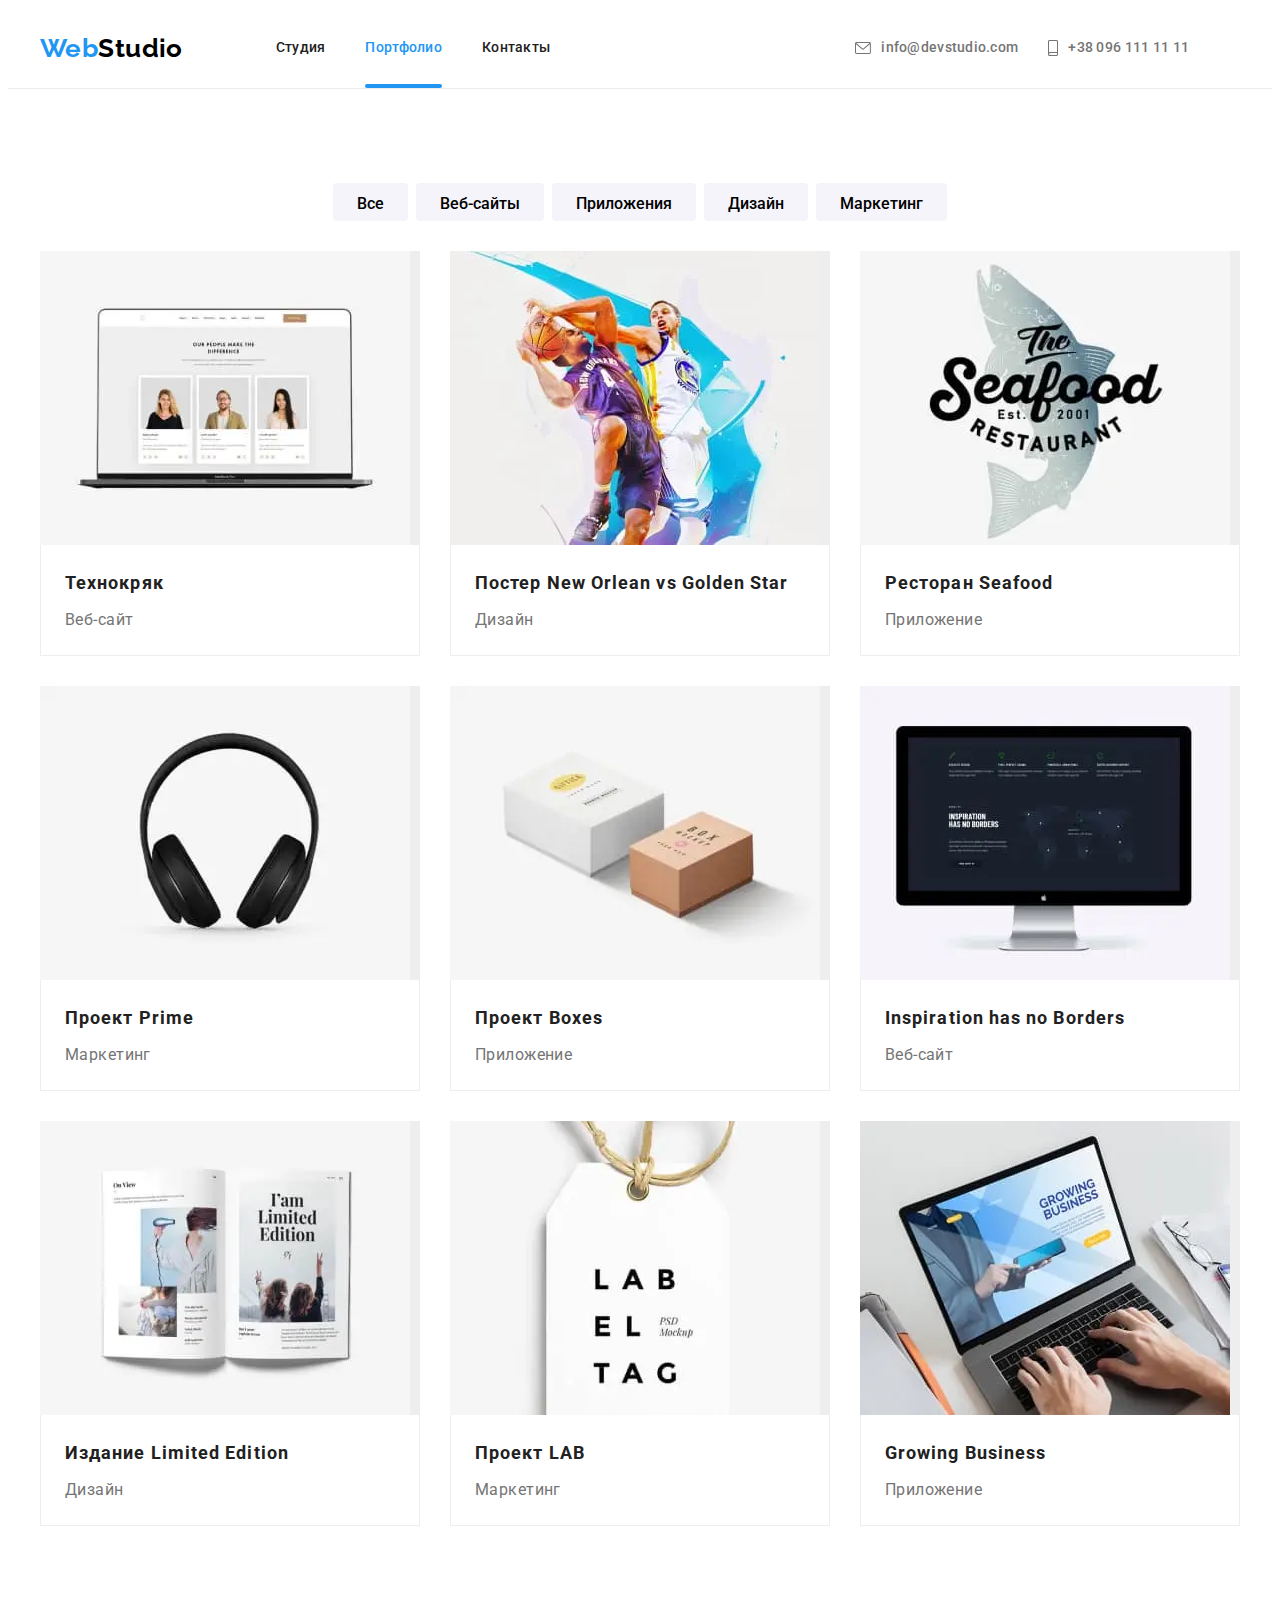
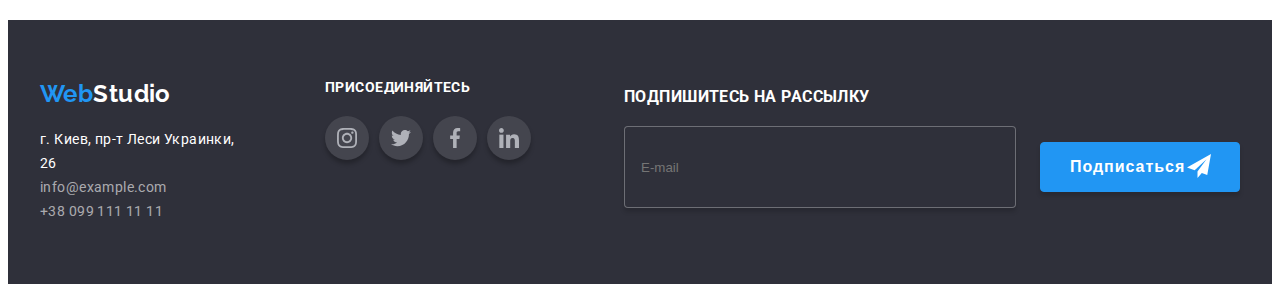
==== commit 3c12fd73: "Update portfolio.html" ====
--- a/portfolio.html
+++ b/portfolio.html
@@ -25,10 +25,10 @@
 
             <ul class="menu list">
                 <li class="menu__item">
-                    <a class="menu__link" href="index.html">Студия</a>
+                    <a class="menu__link link" href="index.html">Студия</a>
                 </li>
                 <li class="menu__item">
-                    <a class="menu__link current" href="portfolio.html">Портфолио</a>
+                    <a class="menu__link current link" href="portfolio.html">Портфолио</a>
                 </li>
                 <li class="menu__item">
                     <a class="menu__link" href="">Контакты</a>
@@ -66,10 +66,10 @@
             </button>
             <ul class="mobile-menu__nav list">
                 <li class="mobile-menu__item">
-                    <a class="mobile-menu__link link current" href="index.html">Студия</a>
+                    <a class="mobile-menu__link link" href="index.html">Студия</a>
                 </li>
                 <li class="mobile-menu__item">
-                    <a class="mobile-menu__link link" href="portfolio.html">Портфолио</a>
+                    <a class="mobile-menu__link current link" href="portfolio.html">Портфолио</a>
                 </li>
                 <li class="mobile-menu__item">
                     <a class="mobile-menu__link link" href="">Контакты</a>
@@ -119,10 +119,10 @@
                 <li class="filter__item">
                     <button class="filter__btn" type="button">Приложения</button>
                 </li>
-                <li class="filter__item">
-                    <button class="filter__btn" type="button">Дизайн</button>
-                </li>
-                <li class="filter__item">
+                <li class="filter__item filter__item-bottom">
+                    <button class="filter__btn " type="button">Дизайн</button>
+                </li>
+                <li class="filter__item filter__item-bottom">
                     <button class="filter__btn" type="button">Маркетинг</button>
                 </li>
              </ul>
@@ -522,5 +522,6 @@
     </div>
 </footer>
 <script src="./js/menu.js"></script>
+
 </body>
 </html>--- a/css/main.min.css
+++ b/css/main.min.css
@@ -1,2 +1,2 @@
-.visually-hidden{position:absolute !important;clip:rect(1px 1px 1px 1px);clip:rect(1px, 1px, 1px, 1px);padding:0 !important;border:0 !important;height:1px !important;width:1px !important;overflow:hidden}.visually-hidden{position:absolute;width:1px;height:1px;margin:-1px;border:0;padding:0;white-space:nowrap;clip-path:inset(100%);clip:rect(0 0 0 0);overflow:hidden}h1,h2,h3,h4,h5,h6,p{margin-top:0;margin-bottom:0}ul,ol{margin-top:0;margin-bottom:0;padding-left:0}img{display:block}.list{list-style:none}.link{text-decoration:none}body{color:#212121;font-family:"Roboto",sans-serif;font-weight:400;font-size:14px;line-height:1.71;letter-spacing:0.03em}.container{padding-left:15px;padding-right:15px}@media screen and (min-width: 480px){.container{width:480px;margin:0 auto}}@media screen and (min-width: 768px){.container{width:768px}}@media screen and (min-width: 1200px){.container{width:1200px}}.section{padding-top:60px;padding-bottom:60px}@media screen and (min-width: 768px){.section{padding-top:60px;padding-bottom:60px}}@media screen and (min-width: 1200px){.section{padding-top:94px;padding-bottom:94px}}@media screen and (max-width: 767px){.mobile-menu{position:fixed;top:0;left:0;width:100vw;height:100vh;background-color:#fff;overflow:auto;opacity:0;visibility:hidden;pointer-events:none}.mobile-menu__container{position:relative;padding-left:25px;padding-top:48px;padding-bottom:48px}.mobile-menu__close-btn{position:absolute;top:10px;right:15px;width:40px;height:40px;background-color:transparent;border:none;cursor:pointer;padding:0;transition:fill 250ms cubic-bezier(0.4, 0, 0.2, 1)}.mobile-menu__close-icon{color:#212121;width:19px;height:19px}.mobile-menu:hover,.mobile-menu:focus{fill:#2196f3}.mobile-menu__link{font-weight:500;font-size:40px;line-height:1.17;text-align:center;letter-spacing:0.02em;color:#212121}.mobile-menu__item:not(:last-child){margin-bottom:32px}.mobile-menu__link.current{color:#2196f3}.mobile-menu__nav{margin-bottom:306px}.mobile-menu__link-tel{font-weight:500;font-size:34px;line-height:1.17;letter-spacing:0.02em;color:#2196f3}.mobile-menu__link-mail{font-weight:500;font-size:24px;line-height:28px;letter-spacing:0.02em;color:#757575}.mobile-menu__item-contact:not(:last-child){margin-bottom:32px}.mobile-menu__contact{margin-bottom:64px}.mobile-menu__social{display:flex;align-items:center}.mobile-menu__link-social{font-family:Roboto;font-style:normal;font-weight:500;font-size:18px;line-height:1.22;letter-spacing:0.02em;color:#2196f3}.mobile-menu__item-social:not(:last-child){padding-right:10px;border-right:1px solid #757575;margin-right:20px}.mobile-menu.is-open{opacity:1;visibility:visible;pointer-events:auto}}.modal-btn{padding:10px 32px;border:1px solid transparent;border-radius:4px;margin-left:auto;margin-right:auto;min-width:200px;height:50px;font-weight:700;font-size:16px;line-height:1.87;display:block;align-items:center;letter-spacing:0.06em;color:#fff;background-color:#2196f3;transition:color 250ms cubic-bezier(0.4, 0, 0.2, 1),background-color 250ms cubic-bezier(0.4, 0, 0.2, 1)}.modal-btn:hover,.modal-btn:focus{color:#fff;background-color:#188ce8;outline:none}.social-list{display:flex;justify-content:center}.social-list__item:not(:last-child){margin-right:10px}.social-list__link{display:flex;justify-content:center;align-items:center;width:44px;height:44px;background:transparent;border-radius:50%;transition:background-color 250ms cubic-bezier(0.4, 0, 0.2, 1)}.social-list__link:hover,.social-list__link:focus{background-color:#2196f3;outline:none}.social-list__icon{width:20px;height:20px;fill:#afb1b8;transition:fill 250ms cubic-bezier(0.4, 0, 0.2, 1)}.social-list__link:hover .social-list__icon,.social-list__link:focus .social-list__icon{fill:#fff}.backdrop{position:fixed;top:0;left:0;width:100%;height:100%;background-color:rgba(0,0,0,0.2);z-index:1000;transition:opacity 250ms, visibility 250ms}.is-hidden{opacity:0;visibility:hidden;pointer-events:none}.modal-close{position:absolute;top:50%;left:50%;transform:translate(-50%, -50%);width:528px;height:581px;background-color:#fff;padding:40px;box-shadow:0px 1px 3px rgba(0,0,0,0.12),0px 1px 1px rgba(0,0,0,0.14),0px 2px 1px rgba(0,0,0,0.2);border-radius:4px}.modal-close__btn{position:absolute;top:8px;right:8px;width:30px;height:30px;display:flex;justify-content:center;align-items:center;background-color:#fff;border-radius:50%;border:1px solid rgba(0,0,0,0.1);cursor:pointer;padding:0;transition:fill 250ms cubic-bezier(0.4, 0, 0.2, 1)}.modal-close__btn:hover,.modal-close__btn:focus{fill:#2196f3}.modal-close__icon{width:18px;height:18px}.modal-form__head{font-weight:700;font-size:20px;line-height:1.15;text-align:center;margin-bottom:12px}.modal-form{display:flex;flex-direction:column}.modal-form__field{font-size:12px;line-height:1.17;letter-spacing:0.01;color:#757575;margin-bottom:10px}.modal-form__wrapper{position:relative;display:block;margin-top:4px}.modal-form__input{width:100%;height:40px;border:1px solid rgba(33,33,33,0.2);border-radius:4px;padding-left:42px;transition:border-color 250ms cubic-bezier(0.4, 0, 0.2, 1)}.modal-form__input:focus{outline:none;border-color:#2196f3}.modal-form__icon{position:absolute;top:50%;left:12px;transform:translateY(-50%);width:18px;height:18px;fill:#212121}.modal-form__input:focus+.modal-form__icon{fill:#2196f3}.modal-form__message{width:100%;height:120px;border:1px solid rgba(33,33,33,0.2);border-radius:4px;resize:none;padding:12px 16px;margin-top:4px}.modal-form__message:focus{outline:none;border-color:#2196f3}.modal-form__policy{color:#757575;margin-top:20px}.modal-form__policy::before{display:inline-block;vertical-align:middle;content:'';width:16px;height:15px;cursor:pointer;border:2px solid #212121;margin-right:7px}.modal-form__checkbox:checked+.modal-form__policy::before{background-image:url(../images/check.svg);border-radius:2px;border:#2196f3}.modal-form__checkbox:focus+.modal-form__policy::before{border-color:#2196f3}.modal-form__link{color:#2196f3;text-decoration:underline}.modal-form__btn{padding:10px 32px;border:1px solid transparent;border-radius:4px;margin-left:auto;margin-right:auto;min-width:200px;height:50px;font-weight:700;font-size:16px;line-height:1.87;display:block;align-items:center;letter-spacing:0.06em;color:#fff;background-color:#2196f3;transition:color 250ms cubic-bezier(0.4, 0, 0.2, 1),background-color 250ms cubic-bezier(0.4, 0, 0.2, 1);margin-top:30px}.modal-form__btn:hover,.modal-form__btn:focus{color:#fff;background-color:#188ce8}.title{font-weight:700;font-size:28px;line-height:1.18;text-align:center}@media screen and (min-width: 1200px){.title{font-size:36px;line-height:1.17}}.header{padding-top:10px;padding-bottom:10px;background-color:#fff}@media screen and (min-width: 768px){.header{border-bottom:1px solid #ececec}}.logo{font-family:"Raleway",sans-serif;font-style:normal;font-weight:700;font-size:24px;line-height:1.17;color:#000;text-decoration:none}.logo__first{color:#2196f3}@media screen and (min-width: 1200px){.logo{font-size:26px;line-height:1.19}}@media screen and (max-width: 767px){.header__container{display:flex;justify-content:space-between;align-items:center}.header__mobile-menu-btn{background-color:transparent;border:none;padding:0;line-height:0}.header__mobile-menu-icon{width:40px;height:40px}.menu{display:none}.contact__list{display:none}}@media screen and (min-width: 768px){.header__mobile-menu-btn{display:none}}@media screen and (min-width: 768px){.mobile-menu{display:none}}@media screen and (min-width: 768px){.header__container{display:flex;align-items:center}.navigation{display:flex;align-items:center}.menu{display:flex;align-items:center;margin-left:88px}.menu .menu__item:not(:last-child){margin-right:50px}}@media screen and (min-width: 768px){.menu__link{font-weight:500;font-size:14px;line-height:1.14;letter-spacing:0.02em;text-decoration:none;color:#212121;transition:color 250ms cubic-bezier(0.4, 0, 0.2, 1)}.menu__link:hover,.menu__link:focus{color:#2196f3}.current{position:relative}.current::after{position:absolute;left:0;bottom:0;display:block;content:'';height:4px;width:100%;border-radius:2px;background-color:#2196f3}.menu__link.current{color:#2196f3}.contact__list{margin-left:84px}.contact__item .link,.contact__item .link{display:flex;align-items:center;font-weight:500;font-size:12px;line-height:1.17;letter-spacing:0.02em;text-decoration:none;color:#757575;transition:color 250ms cubic-bezier(0.4, 0, 0.2, 1)}.link:hover,.link:focus{color:#2196f3;outline:none}.contact__mail{width:14px;height:10px;margin-right:8px;fill:currentColor;transition:fill}.contact__tel{width:10px;height:14px;margin-right:8px;fill:currentColor;transition:fill}.contact__item:not(:last-child){margin-bottom:10px}}@media screen and (min-width: 1200px){.menu{margin-left:93px}.menu .menu__item:not(:last-child){margin-right:40px}.contact{display:flex}.contact .contact__item:not(:last-child){margin-right:30px}.contact__list{margin-left:305px}.contact{display:flex}.contact .contact__item:not(:last-child){margin-right:30px;margin-bottom:0}.contact__list{margin-left:305px}.contact .link{display:block;padding-top:32px;padding-bottom:32px}.contact__item .link,.contact__item .link{display:inline-flex;align-items:center;font-weight:500;font-size:14px;line-height:1.14;letter-spacing:0.02em}.link:hover,.link:focus{color:#2196f3;outline:none}.contact__mail{width:16px;height:12px;margin-right:10px}.contact__tel{width:10px;height:16px;margin-right:10px}}.hero{min-height:400px;background-color:#2f303a;text-align:center;padding-top:118px;padding-bottom:118px;background-image:linear-gradient(rgba(47,48,58,0.4), rgba(47,48,58,0.4)),url("../images/hero-bg/hero-bg-mobile.jpg");background-position:center;background-size:cover;background-repeat:no-repeat}@media (min-device-pixel-ratio: 2) and (max-width: 767px), (min-resolution: 192dpi) and (max-width: 767px), (min-resolution: 2dppx) and (max-width: 767px){.hero{padding-top:118px;padding-bottom:118px;background-image:linear-gradient(rgba(47,48,58,0.4), rgba(47,48,58,0.4)),url("../images/hero-bg/hero-bg-mobile@2x.jpg")}}@media screen and (min-width: 768px){.hero{padding-top:118px;padding-bottom:118px;background-image:linear-gradient(rgba(47,48,58,0.4), rgba(47,48,58,0.4)),url("../images/hero-bg/hero-bg-tablet.jpg")}}@media (min-device-pixel-ratio: 2) and (min-width: 768px), (min-resolution: 192dpi) and (min-width: 768px), (min-resolution: 2dppx) and (min-width: 768px){.hero{padding-top:118px;padding-bottom:118px;background-image:linear-gradient(rgba(47,48,58,0.4), rgba(47,48,58,0.4)),url("../images/hero-bg/hero-bg-tablet@2x.jpg")}}@media screen and (min-width: 1200px){.hero{min-height:600px;text-align:center;padding-top:200px;padding-bottom:200px;background-image:linear-gradient(rgba(47,48,58,0.4), rgba(47,48,58,0.4)),url("../images/hero-bg/hero-bg-desktop.jpg")}}@media (min-device-pixel-ratio: 2) and (min-width: 1200px), (min-resolution: 192dpi) and (min-width: 1200px), (min-resolution: 2dppx) and (min-width: 1200px){.hero{background-image:linear-gradient(rgba(47,48,58,0.4), rgba(47,48,58,0.4)),url("../images/hero-bg/hero-bg-desktop@2x.jpg")}}.hero__container{margin-left:auto;margin-right:auto}.hero__title{margin:0 auto 30px;width:360px;font-weight:900;font-size:26px;line-height:1.62;letter-spacing:0.06em;text-transform:uppercase;color:#fff}@media screen and (min-width: 1200px){.hero__title{margin:0 auto 30px;width:696px;font-size:44px;line-height:1.36}}@media screen and (min-width: 1200px){.about{padding-top:94px;padding-bottom:47px}}@media screen and (min-width: 768px) and (max-width: 1199px){.about__list{display:flex;flex-wrap:wrap;margin:-15px}}@media screen and (min-width: 768px) and (max-width: 1199px){.about__item{width:calc((100% - 4 * 15px) / 2);margin:15px}}@media screen and (min-width: 1200px){.about__list{display:flex}}.about__item:not(:last-child){margin-bottom:30px}@media screen and (min-width: 1200px){.about__item:not(:last-child){margin-right:30px}}.about__thumb{display:flex;align-items:center;justify-content:center;height:120px;margin-bottom:30px;border-radius:4px;background-color:#f5f4fa}@media screen and (min-width: 1200px){.about__thumb{width:270px}}.about__icon{width:70px;height:70px}.about__title{margin-top:0;margin-bottom:10px;text-align:center;font-weight:700;font-size:14px;line-height:1.14;text-transform:uppercase}.about__description{margin-top:0;margin-bottom:0;color:#757575}@media screen and (max-width: 1199px){.work{display:none}}.work{padding-top:47px;padding-bottom:94px}.work__list{display:flex;flex-wrap:wrap;margin-left:-30px;margin-top:-30px}.work__title{margin-bottom:50px}.work__list .work__item{margin-left:30px;margin-top:30px}.work__item{position:relative}.work__card{position:absolute;bottom:0;right:0;display:flex;justify-content:center;align-items:center;width:370px;height:70px;background:rgba(47,48,58,0.8);padding-top:27px;padding-bottom:27px}.work__text{font-weight:700;line-height:1.14px;text-align:center;text-transform:uppercase;color:#fff}.team{background-color:#f5f4fa;text-align:center}@media screen and (max-width: 1199px){.team__title{margin-bottom:30px}}@media screen and (min-width: 1200px){.team__title{margin-bottom:50px}}@media screen and (min-width: 768px){.team__list{display:flex;flex-wrap:wrap}}@media screen and (min-width: 768px) and (max-width: 1199px){.team__list{margin:-15px}}@media screen and (min-width: 768px) and (max-width: 1199px){.team__item{width:calc((100% - 4 * 15px) / 2);margin:15px}}.team__item{border-radius:0px 0px 4px 4px;background:#ffffff;box-shadow:0px 1px 3px rgba(0,0,0,0.12),0px 1px 1px rgba(0,0,0,0.14),0px 2px 1px rgba(0,0,0,0.2)}@media screen and (max-width: 767px){.team__item:not(:last-child){margin-bottom:30px}}@media screen and (min-width: 1200px){.team__item:not(:last-child){margin-right:30px}}.team__card{padding:30px 122px 24px}@media screen and (min-width: 768px) and (max-width: 1199px){.team__card{padding:30px 74px 24px}}@media screen and (min-width: 1200px){.team__card{padding:30px 32px}}.team__name{font-weight:500;font-size:16px;line-height:1.19;text-align:center;margin-bottom:10px}.team__text{font-weight:normal;font-size:16px;line-height:1.19;text-align:center;margin-bottom:16px;color:#757575}.clients{padding-top:60px;padding-bottom:60px}@media screen and (min-width: 1200px){.clients{padding-top:94px;padding-bottom:94px}}@media screen and (max-width: 1199px){.clients__title{margin-bottom:30px;font-size:28px;line-height:1.17}}@media screen and (min-width: 1200px){.clients__title{margin-bottom:50px}}.clients__list{display:flex}@media screen and (max-width: 1199px){.clients__list{flex-wrap:wrap;margin:-15px}}@media screen and (max-width: 767px){.clients__item{width:calc((100% - 4 * 15px) / 2);margin:15px}}@media screen and (min-width: 768px) and (max-width: 1199px){.clients__item{width:calc((100% - 6 * 15px) / 3);margin:15px}}@media screen and (min-width: 1200px){.clients__item{margin-right:30px}}.clients__link{display:flex;justify-content:center;align-items:center;height:90px;background:transparent;border:1px solid #afb1b8;transition:border 250ms cubic-bezier(0.4, 0, 0.2, 1)}@media screen and (min-width: 1200px){.clients__link{width:170px}}.clients__link:hover,.clients__link:focus{background:transparent;border:1px solid #2196f3;outline:none}.clients__icon{width:106px;height:60px;fill:#afb1b8;transition:fill 250ms cubic-bezier(0.4, 0, 0.2, 1)}.clients__link:hover .clients__icon,.clients__link:focus .clients__icon{fill:#2196f3}.footer{background-color:#2f303a;padding-top:60px;padding-bottom:60px}@media screen and (max-width: 1199px){.footer__container{text-align:center}}@media screen and (min-width: 1200px){.footer__container{display:flex;align-items:baseline}}@media screen and (min-width: 768px){.footer__box{display:flex}}@media screen and (min-width: 768px) and (max-width: 1199px){.contacts{margin-left:61px;margin-right:165px}}@media screen and (min-width: 1200px){.contacts{margin-right:70px}}.contacts__logo{display:flex;margin-bottom:20px;font-weight:700;font-size:24px;line-height:1.17;text-align:center;color:#2196f3}@media screen and (max-width: 1199px){.contacts__logo{justify-content:center}}.contacts__logo-footer{color:#fff}.address{display:flex;flex-direction:column;font-style:normal}@media screen and (max-width: 1199px){.address{margin-bottom:60px}}.address__map{text-decoration:none;color:#fff;transition:color 250ms cubic-bezier(0.4, 0, 0.2, 1);margin-bottom:8px}.address__map:hover,.address__map:focus{outline:none;color:#2196f3}@media screen and (min-width: 1200px){.address__map{margin-bottom:9px}}.address__mail,.address__tel{color:rgba(255,255,255,0.6);text-decoration:none;transition:color 250ms cubic-bezier(0.4, 0, 0.2, 1)}.address__mail:hover,.address__mail:focus,.address__tel:hover,.address__tel:focus{color:#2196f3;outline:none}.address__mail{margin-bottom:8px}@media screen and (min-width: 1200px){.address__mail{margin-bottom:9px}}.join__list{display:flex;align-items:center;justify-content:center;margin-bottom:60px}.join__item:not(:last-child){margin-right:10px}.join__text{margin-bottom:20px;font-weight:700;line-height:1.14;text-transform:uppercase;color:#fff}.join__link{display:flex;justify-content:center;align-items:center;width:44px;height:44px;border-radius:50%;background-color:rgba(255,255,255,0.1);color:#afb1b8;box-shadow:0px 4px 4px rgba(0,0,0,0.25);transition:background-color 250ms cubic-bezier(0.4, 0, 0.2, 1)}.join__link:hover,.join__link:focus{background-color:#2196f3;outline:none}.join__icon{width:20px;height:20px;fill:currentColor;transition:fill 250ms cubic-bezier(0.4, 0, 0.2, 1)}.join__link:hover .join__icon,.join__link:focus .join__icon{fill:#fff}@media screen and (min-width: 1200px){.sign-up__form{margin-left:93px}}.sign-up__text{color:#fff;margin-bottom:20px;font-weight:700;line-height:1.14;text-transform:uppercase}@media screen and (min-width: 1200px){.sign-up__box{display:flex;align-items:center}}.sign-up__input{width:100%;height:50px;padding:15px 16px;margin-bottom:20px;background-color:#2f303a;border:1px solid rgba(255,255,255,0.3);box-shadow:0px 4px 4px rgba(0,0,0,0.15);border-radius:4px;position:relative}@media screen and (min-width: 768px){.sign-up__input{width:450px}}@media screen and (min-width: 1200px){.sign-up__input{width:358px;margin-right:12px;margin-bottom:0}}.sign-up__input:hover,.sign-up__input:focus{outline:none;color:#fff}.sign-up__btn{margin:0 auto;display:flex;align-items:center;position:relative;min-width:200px;height:50px;padding:10px 29px;font-weight:700;font-size:16px;line-height:1.87;text-align:center;letter-spacing:0.06em;color:#fff;background-color:#2196f3;border:1px solid #2196f3;box-shadow:0px 4px 4px rgba(0,0,0,0.15);border-radius:4px;transition:background-color 250ms cubic-bezier(0.4, 0, 0.2, 1)}@media screen and (min-width: 1200px){.sign-up__btn{margin-left:12px;display:flex}}.sign-up__btn:hover,.sign-up__btn:focus{background-color:#188ce8}.sign-up__icon{position:absolute;right:28px;bottom:13px;width:24px;height:24px}.filter{padding-top:94px;padding-bottom:94px}.filter .list{display:flex;justify-content:center;margin-bottom:50px}.filter__btn{height:38px;padding:6px 22px;border-radius:4px;border-color:transparent;font-family:inherit;font-weight:500;font-size:16px;line-height:1.62;display:flex;text-align:center;background-color:#f5f4fa;cursor:pointer;transition:background-color 250ms cubic-bezier(0.4, 0, 0.2, 1),color 250ms cubic-bezier(0.4, 0, 0.2, 1),box-shadow 250ms cubic-bezier(0.4, 0, 0.2, 1)}.filter__btn:hover,.filter__btn:focus{outline:none;color:#fff;background-color:#2196f3;box-shadow:1px 4px 6px rgba(0,0,0,0.16),0px 4px 4px rgba(0,0,0,0.06)}.filter__item:not(:last-child){margin-right:8px}.project__list{display:flex;flex-wrap:wrap;margin-left:-30px;margin-top:-30px}.project__item{margin-left:30px;margin-top:30px;background-color:#eee}.project__link{display:block;padding-top:0;transition:box-shadow 250ms cubic-bezier(0.4, 0, 0.2, 1)}.project__link:hover,.project__link:focus{outline:none;box-shadow:1px 4px 6px rgba(0,0,0,0.16),0px 4px 4px rgba(0,0,0,0.16),0px 1px 1px rgba(0,0,0,0.12)}.project__card{padding:20px 24px;background:#fff;border:1px solid #eee;border-top:0}.project__name{margin-bottom:4px;font-weight:700;font-size:18px;line-height:2;letter-spacing:0.06em;color:#212121}.project__description{font-weight:400;font-size:16px;line-height:1.87;color:#757575}.project__wrapper{position:relative;overflow:hidden}.overlay{position:absolute;top:0;left:0;font-size:18px;width:100%;height:100%;line-height:1.56;color:#fff;background-color:rgba(33,150,243,0.9);padding:63px 24px;overflow:auto;transform:translateY(100%);transition:transform 250ms cubic-bezier(0.4, 0, 0.2, 1)}.project__link:hover .overlay,.project__link:focus .overlay{transform:translateY(0)}
+.visually-hidden{position:absolute !important;clip:rect(1px 1px 1px 1px);clip:rect(1px, 1px, 1px, 1px);padding:0 !important;border:0 !important;height:1px !important;width:1px !important;overflow:hidden}.visually-hidden{position:absolute;width:1px;height:1px;margin:-1px;border:0;padding:0;white-space:nowrap;clip-path:inset(100%);clip:rect(0 0 0 0);overflow:hidden}h1,h2,h3,h4,h5,h6,p{margin-top:0;margin-bottom:0}ul,ol{margin-top:0;margin-bottom:0;padding-left:0}img{display:block}.list{list-style:none}.link{text-decoration:none}body{color:#212121;font-family:"Roboto",sans-serif;font-weight:400;font-size:14px;line-height:1.71;letter-spacing:0.03em}.container{padding-left:15px;padding-right:15px}@media screen and (min-width: 480px){.container{width:480px;margin:0 auto}}@media screen and (min-width: 768px){.container{width:768px}}@media screen and (min-width: 1200px){.container{width:1200px}}.section{padding-top:60px;padding-bottom:60px}@media screen and (min-width: 768px){.section{padding-top:60px;padding-bottom:60px}}@media screen and (min-width: 1200px){.section{padding-top:94px;padding-bottom:94px}}@media screen and (max-width: 767px){.mobile-menu{position:fixed;top:0;left:0;width:100vw;height:100vh;background-color:#fff;overflow:auto;opacity:0;visibility:hidden;pointer-events:none;z-index:1}.mobile-menu__container{position:relative;padding-left:25px;padding-top:48px;padding-bottom:48px}.mobile-menu__close-btn{position:absolute;top:10px;right:15px;width:40px;height:40px;background-color:transparent;border:none;cursor:pointer;padding:0;transition:fill 250ms cubic-bezier(0.4, 0, 0.2, 1)}.mobile-menu__close-icon{color:#212121;width:19px;height:19px}.mobile-menu:hover,.mobile-menu:focus{fill:#2196f3}.mobile-menu__link{font-weight:500;font-size:40px;line-height:1.17;text-align:center;letter-spacing:0.02em;color:#212121}.mobile-menu__item:not(:last-child){margin-bottom:32px}.mobile-menu__link.current{color:#2196f3}.mobile-menu__nav{margin-bottom:306px}.mobile-menu__link-tel{font-weight:500;font-size:34px;line-height:1.17;letter-spacing:0.02em;color:#2196f3}.mobile-menu__link-mail{font-weight:500;font-size:24px;line-height:28px;letter-spacing:0.02em;color:#757575}.mobile-menu__item-contact:not(:last-child){margin-bottom:32px}.mobile-menu__contact{margin-bottom:64px}.mobile-menu__social{display:flex;align-items:center}.mobile-menu__link-social{font-family:Roboto;font-style:normal;font-weight:500;font-size:18px;line-height:1.22;letter-spacing:0.02em;color:#2196f3}.mobile-menu__item-social:not(:last-child){padding-right:10px;border-right:1px solid #757575;margin-right:20px}.mobile-menu.is-open{opacity:1;visibility:visible;pointer-events:auto}}.modal-btn{padding:10px 32px;border:1px solid transparent;border-radius:4px;margin-left:auto;margin-right:auto;min-width:200px;height:50px;font-weight:700;font-size:16px;line-height:1.87;display:block;align-items:center;letter-spacing:0.06em;color:#fff;background-color:#2196f3;transition:color 250ms cubic-bezier(0.4, 0, 0.2, 1),background-color 250ms cubic-bezier(0.4, 0, 0.2, 1)}.modal-btn:hover,.modal-btn:focus{color:#fff;background-color:#188ce8;outline:none}.social-list{display:flex;justify-content:center}.social-list__item:not(:last-child){margin-right:10px}.social-list__link{display:flex;justify-content:center;align-items:center;width:44px;height:44px;background:transparent;border-radius:50%;transition:background-color 250ms cubic-bezier(0.4, 0, 0.2, 1)}.social-list__link:hover,.social-list__link:focus{background-color:#2196f3;outline:none}.social-list__icon{width:20px;height:20px;fill:#afb1b8;transition:fill 250ms cubic-bezier(0.4, 0, 0.2, 1)}.social-list__link:hover .social-list__icon,.social-list__link:focus .social-list__icon{fill:#fff}.backdrop{position:fixed;top:0;left:0;width:100%;height:100%;background-color:rgba(0,0,0,0.2);z-index:100;transition:opacity 250ms, visibility 250ms}.is-hidden{opacity:0;visibility:hidden;pointer-events:none}.modal-close{position:absolute;top:50%;left:50%;transform:translate(-50%, -50%);max-width:450px;background-color:#fff;padding:40px;box-shadow:0px 1px 3px rgba(0,0,0,0.12),0px 1px 1px rgba(0,0,0,0.14),0px 2px 1px rgba(0,0,0,0.2);border-radius:4px}@media screen and (min-width: 480px){.modal-close{max-height:609px}}@media screen and (max-width: 767px){.modal-close{width:calc(100% - 2 * 15px)}}@media screen and (min-width: 768px) and (max-width: 1199px){.modal-close{width:450px}}@media screen and (min-width: 1200px){.modal-close{min-width:528px;height:581px}}.modal-close__btn{position:absolute;top:8px;right:8px;width:30px;height:30px;display:flex;justify-content:center;align-items:center;background-color:#fff;border-radius:50%;border:1px solid rgba(0,0,0,0.1);cursor:pointer;padding:0;transition:fill 250ms cubic-bezier(0.4, 0, 0.2, 1)}.modal-close__btn:hover,.modal-close__btn:focus{fill:#2196f3}.modal-close__icon{width:18px;height:18px}.modal-form__head{font-weight:700;font-size:20px;line-height:1.15;text-align:center;margin-bottom:12px}.modal-form{display:flex;flex-direction:column}.modal-form__field{font-size:12px;line-height:1.17;letter-spacing:0.01;color:#757575;margin-bottom:10px}.modal-form__wrapper{position:relative;display:block;margin-top:4px}.modal-form__input{width:100%;height:40px;border:1px solid rgba(33,33,33,0.2);border-radius:4px;padding-left:42px;transition:border-color 250ms cubic-bezier(0.4, 0, 0.2, 1)}.modal-form__input:focus{outline:none;border-color:#2196f3}.modal-form__icon{position:absolute;top:50%;left:12px;transform:translateY(-50%);width:18px;height:18px;fill:#212121}.modal-form__input:focus+.modal-form__icon{fill:#2196f3}@media screen and (max-width: 1199px){.modal-form__policy{font-size:12px;line-height:14px}}.modal-form__message{width:100%;height:120px;border:1px solid rgba(33,33,33,0.2);border-radius:4px;resize:none;padding:12px 16px;margin-top:4px}.modal-form__message:focus{outline:none;border-color:#2196f3}.modal-form__policy{color:#757575;margin-top:20px}.modal-form__policy::before{display:inline-block;vertical-align:middle;content:'';width:16px;height:15px;cursor:pointer;border:2px solid #212121;margin-right:7px}.modal-form__checkbox:checked+.modal-form__policy::before{background-image:url(../images/check.svg);border-radius:2px;border:#2196f3}.modal-form__checkbox:focus+.modal-form__policy::before{border-color:#2196f3}.modal-form__link{color:#2196f3;text-decoration:underline}.modal-form__btn{padding:10px 32px;border:1px solid transparent;border-radius:4px;margin-left:auto;margin-right:auto;min-width:200px;height:50px;font-weight:700;font-size:16px;line-height:1.87;display:block;align-items:center;letter-spacing:0.06em;color:#fff;background-color:#2196f3;transition:color 250ms cubic-bezier(0.4, 0, 0.2, 1),background-color 250ms cubic-bezier(0.4, 0, 0.2, 1);margin-top:30px}.modal-form__btn:hover,.modal-form__btn:focus{color:#fff;background-color:#188ce8}.title{font-weight:700;font-size:28px;line-height:1.18;text-align:center}@media screen and (min-width: 1200px){.title{font-size:36px;line-height:1.17}}@media screen and (max-width: 767px){.header{padding-top:10px;padding-bottom:10px;background-color:#fff;border-bottom:1px solid #ececec}}@media screen and (min-width: 768px){.header{border-bottom:1px solid #ececec;background-color:#fff}}.logo{font-family:"Raleway",sans-serif;font-style:normal;font-weight:700;font-size:24px;line-height:1.17;color:#000;text-decoration:none}.logo__first{color:#2196f3}@media screen and (min-width: 1200px){.logo{font-size:26px;line-height:1.19}}@media screen and (max-width: 767px){.header__container{display:flex;justify-content:space-between;align-items:center}.header__mobile-menu-btn{background-color:transparent;border:none;padding:0;line-height:0}.header__mobile-menu-icon{width:40px;height:40px}.menu{display:none}.contact__list{display:none}}@media screen and (min-width: 768px){.header__mobile-menu-btn{display:none}}@media screen and (min-width: 768px){.mobile-menu{display:none}}@media screen and (min-width: 768px){.header__container{display:flex;align-items:center}.navigation{display:flex;align-items:center}.menu{display:flex;align-items:center;margin-left:88px}.menu .menu__item:not(:last-child){margin-right:50px}}@media screen and (min-width: 768px){.menu .menu__link{display:block;padding-top:32px;padding-bottom:32px}.menu__link{font-weight:500;font-size:14px;line-height:1.14;letter-spacing:0.02em;text-decoration:none;color:#212121;transition:color 250ms cubic-bezier(0.4, 0, 0.2, 1)}.menu__link:hover,.menu__link:focus{color:#2196f3}.current{position:relative}.current::after{position:absolute;left:0;bottom:0;display:block;content:'';height:4px;width:100%;border-radius:2px;background-color:#2196f3}.menu__link.current{color:#2196f3}.contact__list{margin-left:84px}.contact__item .link,.contact__item .link{display:flex;align-items:center;font-weight:500;font-size:12px;line-height:1.17;letter-spacing:0.02em;text-decoration:none;color:#757575;transition:color 250ms cubic-bezier(0.4, 0, 0.2, 1)}.link:hover,.link:focus{color:#2196f3;outline:none}.contact__mail{width:14px;height:10px;margin-right:8px;fill:currentColor;transition:fill}.contact__tel{width:10px;height:14px;margin-right:8px;fill:currentColor;transition:fill}.contact__item:not(:last-child){margin-bottom:10px}}@media screen and (min-width: 1200px){.menu{margin-left:93px}.menu .menu__item:not(:last-child){margin-right:40px}.contact{display:flex}.contact .contact__item:not(:last-child){margin-right:30px}.contact__list{margin-left:305px}.contact{display:flex}.contact .contact__item:not(:last-child){margin-right:30px;margin-bottom:0}.contact__list{margin-left:305px}.contact .link{display:block;padding-top:32px;padding-bottom:32px}.contact__item .link,.contact__item .link{display:inline-flex;align-items:center;font-weight:500;font-size:14px;line-height:1.14;letter-spacing:0.02em}.link:hover,.link:focus{color:#2196f3;outline:none}.contact__mail{width:16px;height:12px;margin-right:10px}.contact__tel{width:10px;height:16px;margin-right:10px}}.hero{min-height:400px;background-color:#2f303a;text-align:center;padding-top:118px;padding-bottom:118px;background-image:linear-gradient(rgba(47,48,58,0.4), rgba(47,48,58,0.4)),url("../images/hero-bg/hero-bg-mobile.jpg");background-position:center;background-size:cover;background-repeat:no-repeat}@media (min-device-pixel-ratio: 2) and (max-width: 767px), (min-resolution: 192dpi) and (max-width: 767px), (min-resolution: 2dppx) and (max-width: 767px){.hero{padding-top:118px;padding-bottom:118px;background-image:linear-gradient(rgba(47,48,58,0.4), rgba(47,48,58,0.4)),url("../images/hero-bg/hero-bg-mobile@2x.jpg")}}@media screen and (min-width: 768px){.hero{padding-top:118px;padding-bottom:118px;background-image:linear-gradient(rgba(47,48,58,0.4), rgba(47,48,58,0.4)),url("../images/hero-bg/hero-bg-tablet.jpg")}}@media (min-device-pixel-ratio: 2) and (min-width: 768px), (min-resolution: 192dpi) and (min-width: 768px), (min-resolution: 2dppx) and (min-width: 768px){.hero{padding-top:118px;padding-bottom:118px;background-image:linear-gradient(rgba(47,48,58,0.4), rgba(47,48,58,0.4)),url("../images/hero-bg/hero-bg-tablet@2x.jpg")}}@media screen and (min-width: 1200px){.hero{min-height:600px;text-align:center;padding-top:200px;padding-bottom:200px;background-image:linear-gradient(rgba(47,48,58,0.4), rgba(47,48,58,0.4)),url("../images/hero-bg/hero-bg-desktop.jpg")}}@media (min-device-pixel-ratio: 2) and (min-width: 1200px), (min-resolution: 192dpi) and (min-width: 1200px), (min-resolution: 2dppx) and (min-width: 1200px){.hero{background-image:linear-gradient(rgba(47,48,58,0.4), rgba(47,48,58,0.4)),url("../images/hero-bg/hero-bg-desktop@2x.jpg")}}.hero__container{margin-left:auto;margin-right:auto}.hero__title{margin:0 auto 30px;width:360px;font-weight:900;font-size:26px;line-height:1.62;letter-spacing:0.06em;text-transform:uppercase;color:#fff}@media screen and (min-width: 1200px){.hero__title{margin:0 auto 30px;width:696px;font-size:44px;line-height:1.36}}@media screen and (min-width: 1200px){.about{padding-top:94px;padding-bottom:47px}}@media screen and (min-width: 768px) and (max-width: 1199px){.about__list{display:flex;flex-wrap:wrap;margin:-15px}}@media screen and (min-width: 768px) and (max-width: 1199px){.about__item{width:calc((100% - 4 * 15px) / 2);margin:15px}}@media screen and (min-width: 1200px){.about__list{display:flex}}.about__item:not(:last-child){margin-bottom:30px}@media screen and (min-width: 1200px){.about__item:not(:last-child){margin-right:30px}}.about__thumb{display:flex;align-items:center;justify-content:center;height:120px;margin-bottom:30px;border-radius:4px;background-color:#f5f4fa}@media screen and (min-width: 1200px){.about__thumb{width:270px}}.about__icon{width:70px;height:70px}.about__title{margin-top:0;margin-bottom:10px;text-align:center;font-weight:700;font-size:14px;line-height:1.14;text-transform:uppercase}.about__description{margin-top:0;margin-bottom:0;color:#757575}@media screen and (max-width: 1199px){.work{display:none}}.work{padding-top:47px;padding-bottom:94px}.work__list{display:flex;flex-wrap:wrap;margin-left:-30px;margin-top:-30px}.work__title{margin-bottom:50px}.work__list .work__item{margin-left:30px;margin-top:30px}.work__item{position:relative}.work__card{position:absolute;bottom:0;right:0;display:flex;justify-content:center;align-items:center;width:370px;height:70px;background:rgba(47,48,58,0.8);padding-top:27px;padding-bottom:27px}.work__text{font-weight:700;line-height:1.14px;text-align:center;text-transform:uppercase;color:#fff}.team{background-color:#f5f4fa;text-align:center}@media screen and (max-width: 1199px){.team__title{margin-bottom:30px}}@media screen and (min-width: 1200px){.team__title{margin-bottom:50px}}@media screen and (min-width: 768px){.team__list{display:flex;flex-wrap:wrap}}@media screen and (min-width: 768px) and (max-width: 1199px){.team__list{margin:-15px}}@media screen and (min-width: 768px) and (max-width: 1199px){.team__item{width:calc((100% - 4 * 15px) / 2);margin:15px}}.team__item{border-radius:0px 0px 4px 4px;background:#ffffff;box-shadow:0px 1px 3px rgba(0,0,0,0.12),0px 1px 1px rgba(0,0,0,0.14),0px 2px 1px rgba(0,0,0,0.2)}@media screen and (max-width: 767px){.team__item:not(:last-child){margin-bottom:30px}}@media screen and (min-width: 1200px){.team__item:not(:last-child){margin-right:30px}}.team__card{padding:30px 122px 24px}@media screen and (min-width: 768px) and (max-width: 1199px){.team__card{padding:30px 74px 24px}}@media screen and (min-width: 1200px){.team__card{padding:30px 32px}}.team__name{font-weight:500;font-size:16px;line-height:1.19;text-align:center;margin-bottom:10px}.team__text{font-weight:normal;font-size:16px;line-height:1.19;text-align:center;margin-bottom:16px;color:#757575}.clients{padding-top:60px;padding-bottom:60px}@media screen and (min-width: 1200px){.clients{padding-top:94px;padding-bottom:94px}}@media screen and (max-width: 1199px){.clients__title{margin-bottom:30px;font-size:28px;line-height:1.17}}@media screen and (min-width: 1200px){.clients__title{margin-bottom:50px}}.clients__list{display:flex}@media screen and (max-width: 1199px){.clients__list{flex-wrap:wrap;margin:-15px}}@media screen and (max-width: 767px){.clients__item{width:calc((100% - 4 * 15px) / 2);margin:15px}}@media screen and (min-width: 768px) and (max-width: 1199px){.clients__item{width:calc((100% - 6 * 15px) / 3);margin:15px}}@media screen and (min-width: 1200px){.clients__item{margin-right:30px}}.clients__link{display:flex;justify-content:center;align-items:center;height:90px;background:transparent;border:1px solid #afb1b8;transition:border 250ms cubic-bezier(0.4, 0, 0.2, 1)}@media screen and (min-width: 1200px){.clients__link{width:170px}}.clients__link:hover,.clients__link:focus{background:transparent;border:1px solid #2196f3;outline:none}.clients__icon{width:106px;height:60px;fill:#afb1b8;transition:fill 250ms cubic-bezier(0.4, 0, 0.2, 1)}.clients__link:hover .clients__icon,.clients__link:focus .clients__icon{fill:#2196f3}.footer{background-color:#2f303a;padding-top:60px;padding-bottom:60px}@media screen and (max-width: 1199px){.footer__container{text-align:center}}@media screen and (min-width: 1200px){.footer__container{display:flex;align-items:baseline}}@media screen and (min-width: 768px){.footer__box{display:flex}}@media screen and (min-width: 768px) and (max-width: 1199px){.contacts{margin-left:61px;margin-right:165px}}@media screen and (min-width: 1200px){.contacts{margin-right:70px}}.contacts__logo{display:flex;margin-bottom:20px;font-weight:700;font-size:24px;line-height:1.17;text-align:center;color:#2196f3}@media screen and (max-width: 1199px){.contacts__logo{justify-content:center}}.contacts__logo-footer{color:#fff}.address{display:flex;flex-direction:column;font-style:normal}@media screen and (max-width: 1199px){.address{margin-bottom:60px}}.address__map{text-decoration:none;color:#fff;transition:color 250ms cubic-bezier(0.4, 0, 0.2, 1);margin-bottom:8px}.address__map:hover,.address__map:focus{outline:none;color:#2196f3}@media screen and (min-width: 1200px){.address__map{margin-bottom:9px}}.address__mail,.address__tel{color:rgba(255,255,255,0.6);text-decoration:none;transition:color 250ms cubic-bezier(0.4, 0, 0.2, 1)}.address__mail:hover,.address__mail:focus,.address__tel:hover,.address__tel:focus{color:#2196f3;outline:none}.address__mail{margin-bottom:8px}@media screen and (min-width: 1200px){.address__mail{margin-bottom:9px}}.join__list{display:flex;align-items:center;justify-content:center;margin-bottom:60px}.join__item:not(:last-child){margin-right:10px}.join__text{margin-bottom:20px;font-weight:700;line-height:1.14;text-transform:uppercase;color:#fff}.join__link{display:flex;justify-content:center;align-items:center;width:44px;height:44px;border-radius:50%;background-color:rgba(255,255,255,0.1);color:#afb1b8;box-shadow:0px 4px 4px rgba(0,0,0,0.25);transition:background-color 250ms cubic-bezier(0.4, 0, 0.2, 1)}.join__link:hover,.join__link:focus{background-color:#2196f3;outline:none}.join__icon{width:20px;height:20px;fill:currentColor;transition:fill 250ms cubic-bezier(0.4, 0, 0.2, 1)}.join__link:hover .join__icon,.join__link:focus .join__icon{fill:#fff}@media screen and (min-width: 1200px){.sign-up__form{margin-left:93px}}.sign-up__text{color:#fff;margin-bottom:20px;font-weight:700;line-height:1.14;text-transform:uppercase}@media screen and (min-width: 1200px){.sign-up__box{display:flex;align-items:center}}.sign-up__input{width:100%;height:50px;padding:15px 16px;margin-bottom:20px;background-color:#2f303a;border:1px solid rgba(255,255,255,0.3);box-shadow:0px 4px 4px rgba(0,0,0,0.15);border-radius:4px;position:relative}@media screen and (min-width: 768px){.sign-up__input{width:450px}}@media screen and (min-width: 1200px){.sign-up__input{width:358px;margin-right:12px;margin-bottom:0}}.sign-up__input:hover,.sign-up__input:focus{outline:none;color:#fff}.sign-up__btn{margin:0 auto;display:flex;align-items:center;position:relative;min-width:200px;height:50px;padding:10px 29px;font-weight:700;font-size:16px;line-height:1.87;text-align:center;letter-spacing:0.06em;color:#fff;background-color:#2196f3;border:1px solid #2196f3;box-shadow:0px 4px 4px rgba(0,0,0,0.15);border-radius:4px;transition:background-color 250ms cubic-bezier(0.4, 0, 0.2, 1)}@media screen and (min-width: 1200px){.sign-up__btn{margin-left:12px;display:flex}}.sign-up__btn:hover,.sign-up__btn:focus{background-color:#188ce8}.sign-up__icon{position:absolute;right:28px;bottom:13px;width:24px;height:24px}.filter__list{display:flex;align-items:center;flex-wrap:wrap;margin-bottom:25px}@media screen and (min-width: 768px){.filter__list{justify-content:center;margin-bottom:30px}}.filter__btn{height:38px;padding:6px 22px;border-radius:4px;border-color:transparent;font-family:inherit;font-weight:500;font-size:16px;line-height:1.62;display:flex;text-align:center;background-color:#f5f4fa;cursor:pointer;transition:background-color 250ms cubic-bezier(0.4, 0, 0.2, 1),color 250ms cubic-bezier(0.4, 0, 0.2, 1),box-shadow 250ms cubic-bezier(0.4, 0, 0.2, 1)}.filter__btn:hover,.filter__btn:focus{outline:none;color:#fff;background-color:#2196f3;box-shadow:1px 4px 6px rgba(0,0,0,0.16),0px 4px 4px rgba(0,0,0,0.06)}.filter__item:not(:last-child){margin-right:8px}@media screen and (max-width: 767px){.filter__item{margin-bottom:15px}}@media screen and (min-width: 768px){.project__list{display:flex;flex-wrap:wrap;margin:-15px}}@media screen and (max-width: 767px){.project__item:not(:last-child){margin-bottom:30px}}.project__item{background-color:#eee}@media screen and (min-width: 768px) and (max-width: 1199px){.project__item{width:calc((100% - 4 * 15px) / 2);margin:15px}}@media screen and (min-width: 1200px){.project__item{width:calc((100% - 6 * 15px) / 3);margin:15px}}.project__link{display:flex;flex-direction:column;height:100%;transition:box-shadow 250ms cubic-bezier(0.4, 0, 0.2, 1)}.project__link:hover,.project__link:focus{outline:none;box-shadow:1px 4px 6px rgba(0,0,0,0.16),0px 4px 4px rgba(0,0,0,0.16),0px 1px 1px rgba(0,0,0,0.12)}.project__card{flex-grow:1;padding:20px 24px;background:#fff;border:1px solid #eee;border-top:0}.project__name{margin-bottom:4px;font-weight:700;font-size:18px;line-height:2;letter-spacing:0.06em;color:#212121}.project__description{font-size:16px;line-height:1.87;color:#757575}.project__wrapper{position:relative;overflow:hidden}.overlay{position:absolute;top:0;left:0;font-size:18px;width:100%;height:100%;line-height:1.56;color:#fff;background-color:rgba(33,150,243,0.9);padding:77px 24px;overflow:auto;transform:translateY(100%);transition:transform 250ms cubic-bezier(0.4, 0, 0.2, 1)}@media screen and (min-width: 768px){.overlay{padding:49px 24px}}@media screen and (min-width: 1200px){.overlay{padding:63px 24px}}.project__link:hover .overlay,.project__link:focus .overlay{transform:translateY(0)}
 /*# sourceMappingURL=main.min.css.map */